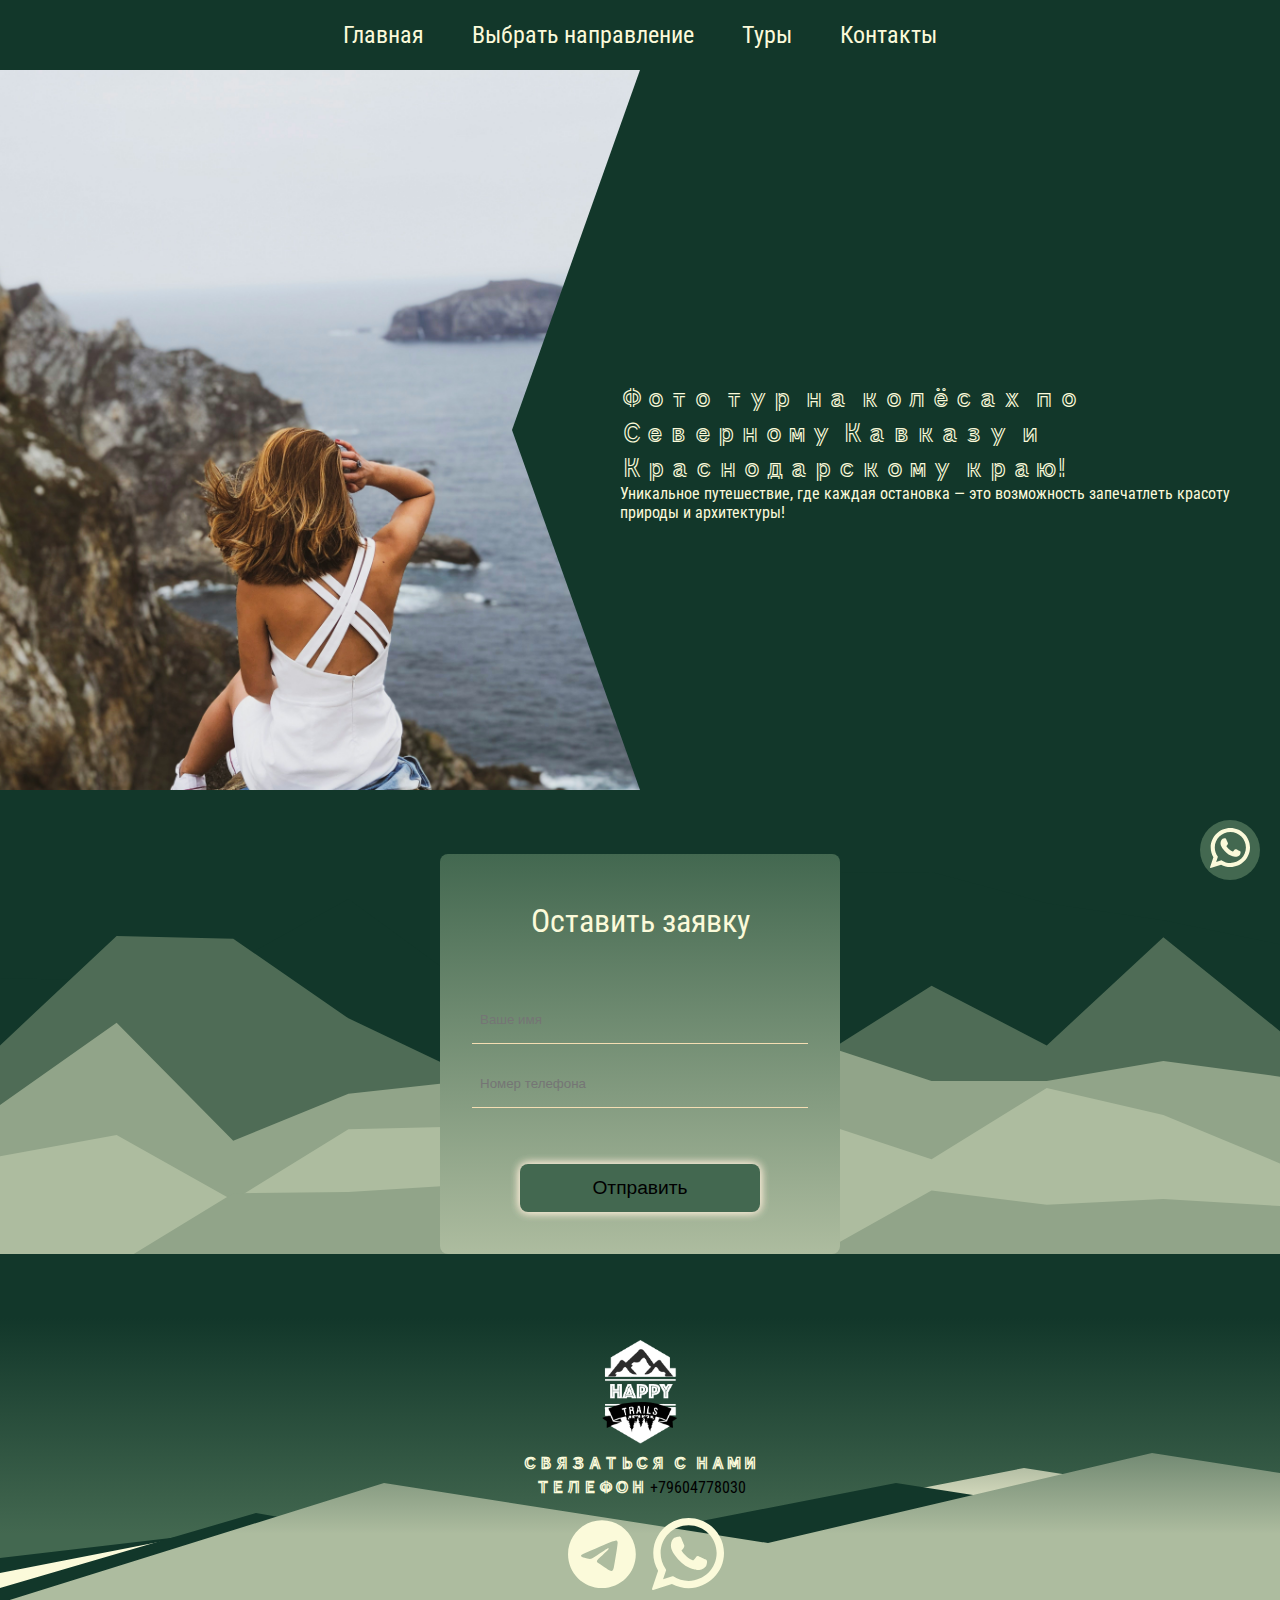
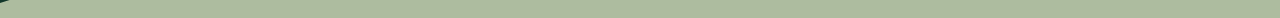
==== travel_discription.html @ 4965de7b "Created second page with discription tour" ====
<!DOCTYPE html>
<html lang="en">
<head>
    <meta charset="UTF-8">
    <meta http-equiv="X-UA-Compatible" content="IE=edge">
    <meta name="viewport" content="width=device-width, initial-scale=1.0">
    <link rel="stylesheet" href="css/style.css">
    <title>Тур</title>
</head>
<body>
    <header id="travel-description">
        <nav class="navbar">
            <ul class="nav-menu">
              <li class="nav-item">
                <a href="index.html" class="nav-link">Главная</a>
              </li>
              <li class="nav-item">
                <a href="#" class="nav-link">Выбрать направление</a>
              </li>
              <li class="nav-item">
                <a href="#" class="nav-link">Туры</a>
              </li>
              <li class="nav-item">
                <a href="#" class="nav-link">Контакты</a>
              </li>
            </ul>
            <div class="hamburger">
              <span class="bar"></span>
              <span class="bar"></span>
              <span class="bar"></span>
            </div>
          </nav>
          <div id="travel-discription-main">
            <div class="banner-travel-discription">
              <img id="img-discription" src="photo/sara-riano-fEQ0hh4gBXw-unsplash.jpg" alt="">
            </div>
            <div class="travel-discription-main-title">
                <h1 id="txt-title-travel">Фото тур на колёсах по Северному Кавказу и Краснодарскому краю!</h1>
                <p id="txt-discription-travel">Уникальное путешествие, где каждая остановка — это возможность запечатлеть красоту природы и архитектуры! </p>
            </div>
          </div>
    </header>
    <section id="form-send">
      <div class="container">
        <form class="form" action="">
          <p class="title">Оставить заявку</p>
          <input placeholder="Ваше имя" class="username input" type="text" />
          <input placeholder="Номер телефона" class="password input" type="password" />
          <button class="btn" type="submit">Отправить</button>
        </form>
      </div>
    
    </section>
    <section id="footer-part">
        <footer class="mountain-footer">
          <div class="footer-text">
              <img src="photo/logoLight1.png" alt="logo" >
              <p class="txt-main-style">Связаться с нами</p>
              <p><span class="txt-main-style">ТЕЛЕФОН</span> +79604778030</p>
              <section class="social-media">
                <img src="photo/telegram-svgrepo-com.svg" alt="">
                <img src="photo/whatsapp-svgrepo-com.svg" alt="">
              </section>
          </div>
          <div class="mountain-layer layer1"></div>
          <div class="mountain-layer layer2"></div>
          <div class="mountain-layer layer3"></div>
          <div class="mountain-layer layer4"></div>
        </footer>
        </section>
        <div class="wattsApp-btn">
            <a href="https://wa.me/79676720707?text=Здравствуйте,%20могу%20ли%20я%20узнать%20подробнее?" target="_blank" >
              <img src="photo/whatsapp-svgrepo-com.svg" alt="wattsapp">
          </a>
          </div>
          <a href="#" class="back-to-top" id="BackTotop">&uarr;</a>
</body>
    <script src="index.js" defer></script>
</html>
---- css/style.css ----
@charset "UTF-8";
@import url("https://fonts.googleapis.com/css2?family=Rubik+Distressed&family=Train+One&display=swap");
@import url("https://fonts.googleapis.com/css2?family=Roboto+Condensed:ital,wght@0,100..900;1,100..900&family=Rubik+Distressed&family=Train+One&display=swap");
.txt-main-style {
  font-family: "Train One", system-ui;
  font-weight: 400;
  font-style: normal;
  color: #FBFADA;
  font-weight: bolder;
  text-transform: uppercase;
}

.btn {
  height: 3rem;
  width: 15rem;
  margin-top: 3rem;
  background-color: #436850;
  border-radius: 0.5rem;
  border: none;
  font-size: 1.2rem;
  -webkit-transition: all 400ms;
  transition: all 400ms;
  cursor: pointer;
  -webkit-box-shadow: 0 0 10px antiquewhite, 0 0 10px antiquewhite;
          box-shadow: 0 0 10px antiquewhite, 0 0 10px antiquewhite;
}

.btn:hover {
  background-color: antiquewhite;
  -webkit-box-shadow: none;
          box-shadow: none;
}

.surfacing {
  -webkit-transform: translateX(50px);
      -ms-transform: translateX(50px);
          transform: translateX(50px);
  -webkit-transition: all 0.5s ease;
  transition: all 0.5s ease;
}

.surfacing.show {
  opacity: 1;
  -webkit-transform: translateY(0);
      -ms-transform: translateY(0);
          transform: translateY(0);
}

.back-to-top {
  display: none;
  z-index: 10;
  position: fixed;
  bottom: 20px;
  left: 20px;
  width: 50px;
  height: 50px;
  background-color: #ADBC9F;
  color: white;
  border-radius: 50%;
  -webkit-box-align: center;
      -ms-flex-align: center;
          align-items: center;
  -webkit-box-pack: center;
      -ms-flex-pack: center;
          justify-content: center;
  text-align: center;
  font-size: 38px;
  text-decoration: none;
  opacity: 0.7;
  -webkit-transition: opacity 0.3s ease;
  transition: opacity 0.3s ease;
}

.back-to-top:hover {
  opacity: 1;
  -webkit-box-shadow: 0px 5px 31px 13px rgba(239, 241, 243, 0.2);
          box-shadow: 0px 5px 31px 13px rgba(239, 241, 243, 0.2);
}

#travel-description {
  /* Левая часть с изображением */
}
#travel-description #travel-discription-main {
  position: relative;
  width: 100%;
  height: 80vh;
  overflow: hidden;
}
#travel-description .banner-travel-discription {
  position: absolute;
  top: 0;
  left: 0;
  width: 50%;
  height: 100%;
  overflow: hidden;
}
#travel-description .banner-travel-discription img {
  width: 100%;
  height: 100%;
  -o-object-fit: cover;
     object-fit: cover;
}
#travel-description .banner-travel-discription::after {
  content: "";
  position: absolute;
  top: 0;
  right: 0;
  width: 100%;
  height: 100%;
  background-color: #12372A;
  -webkit-clip-path: polygon(100% 100%, 100% 0%, 80% 50%);
          clip-path: polygon(100% 100%, 100% 0%, 80% 50%);
  z-index: 1; /* поверх картинки */
}
#travel-description .travel-discription-main-title {
  position: absolute;
  top: 0;
  right: 0;
  width: 50%;
  height: 100%;
  display: -webkit-box;
  display: -ms-flexbox;
  display: flex;
  -webkit-box-orient: vertical;
  -webkit-box-direction: normal;
      -ms-flex-direction: column;
          flex-direction: column;
  -webkit-box-pack: center;
      -ms-flex-pack: center;
          justify-content: center;
  -webkit-box-align: center;
      -ms-flex-align: center;
          align-items: center;
  padding: 20px;
  z-index: 2;
  color: #FBFADA;
}
#travel-description .travel-discription-main-title h1 {
  font-family: "Train One", system-ui;
  font-weight: 400;
  font-style: normal;
  font-size: 24px;
  margin: 0;
}
#travel-description .travel-discription-main-title p {
  font-size: 16px;
  margin: 0;
}

* {
  margin: 0;
  padding: 0;
  scroll-behavior: smooth;
}

body {
  background-color: #12372A;
  font-family: "Roboto Condensed", sans-serif;
  font-optical-sizing: auto;
  font-style: normal;
}

#main_part {
  background-image: url("../photo/landscape-lake-surrounded-by-mountains.jpg"), -webkit-gradient(linear, left top, left bottom, color-stop(20%, rgba(255, 255, 255, 0)), to(rgb(18, 55, 42)));
  background-image: url("../photo/landscape-lake-surrounded-by-mountains.jpg"), linear-gradient(to bottom, rgba(255, 255, 255, 0) 20%, rgb(18, 55, 42) 100%);
  background-size: cover;
  background-position: center;
  background-repeat: no-repeat;
  height: 100vh;
  position: relative;
  display: -webkit-box;
  display: -ms-flexbox;
  display: flex;
  -webkit-box-pack: center;
      -ms-flex-pack: center;
          justify-content: center;
  -webkit-box-align: center;
      -ms-flex-align: center;
          align-items: center;
}
#main_part .logo_main img {
  z-index: 2;
  background: transparent;
  position: relative;
  top: -10vh;
  width: 70vh;
}

#main_part::after {
  content: "";
  position: absolute;
  left: 0;
  right: 0;
  height: 40vh;
  pointer-events: none;
  z-index: 3;
  bottom: 0;
  background: -webkit-gradient(linear, left top, left bottom, color-stop(40%, rgba(255, 255, 255, 0)), to(rgb(18, 55, 42)));
  background: linear-gradient(to bottom, rgba(255, 255, 255, 0) 40%, rgb(18, 55, 42) 100%);
}

#main_part::before {
  content: "";
  position: absolute;
  left: 0;
  right: 0;
  height: 40vh;
  pointer-events: none;
  z-index: 3;
  top: 0;
  background: -webkit-gradient(linear, left bottom, left top, color-stop(40%, rgba(255, 255, 255, 0)), to(rgb(18, 55, 42)));
  background: linear-gradient(to top, rgba(255, 255, 255, 0) 40%, rgb(18, 55, 42) 100%);
}

li {
  list-style: none;
  list-style-type: none;
}
li a {
  color: #FBFADA;
  text-decoration: none;
  font-size: 1.5rem;
}

.navbar {
  height: 70px;
  width: 100%;
  display: -webkit-box;
  display: -ms-flexbox;
  display: flex;
  -webkit-box-align: center;
      -ms-flex-align: center;
          align-items: center;
  -webkit-box-pack: center;
      -ms-flex-pack: center;
          justify-content: center;
}

.nav-menu {
  display: -webkit-box;
  display: -ms-flexbox;
  display: flex;
  -webkit-box-align: center;
      -ms-flex-align: center;
          align-items: center;
}

.nav-branding {
  font-size: 2rem;
}

.nav-link {
  -webkit-transition: 0.5s ease;
  transition: 0.5s ease;
}

.nav-link:hover {
  color: #ADBC9F;
}

.hamburger {
  display: none;
  cursor: pointer;
}

.bar {
  width: 25px;
  height: 3px;
  margin: 5px auto;
  -webkit-transition: all 0.3s ease-in-out;
  transition: all 0.3s ease-in-out;
  background: white;
}

.nav-item {
  padding: 0 1.5rem;
}

.carrousel-travel-container {
  margin-top: 5vh;
  position: relative;
  overflow: hidden;
  width: 100%;
}
.carrousel-travel-container h1 {
  color: #FBFADA;
  text-align: center;
  font-family: "Train One", system-ui;
  font-weight: 400;
  font-style: normal;
}
.carrousel-travel-container .carrousel-travel {
  display: -webkit-box;
  display: -ms-flexbox;
  display: flex;
  -webkit-transition: -webkit-transform 0.5s ease;
  transition: -webkit-transform 0.5s ease;
  transition: transform 0.5s ease;
  transition: transform 0.5s ease, -webkit-transform 0.5s ease;
  margin: 5vh;
}
.carrousel-travel-container .carrousel-travel .card {
  min-width: 33.33%;
  max-width: 100px;
  margin: 10px;
  border-radius: 0.5rem;
  background-color: #ADBC9F;
  -webkit-box-shadow: 0 1px 2px 0 rgba(0, 0, 0, 0.05);
          box-shadow: 0 1px 2px 0 rgba(0, 0, 0, 0.05);
  border: 1px solid transparent;
}
.carrousel-travel-container .carrousel-travel .card a {
  text-decoration: none;
}
.carrousel-travel-container .carrousel-travel .content {
  padding: 1.1rem;
}
.carrousel-travel-container .carrousel-travel .image {
  height: 250px;
}
.carrousel-travel-container .carrousel-travel .image img {
  -o-object-fit: cover;
     object-fit: cover;
  height: 100%;
  width: 100%;
}
.carrousel-travel-container .carrousel-travel .title {
  color: #111827;
  font-size: 1.125rem;
  line-height: 1.75rem;
  font-weight: 600;
}
.carrousel-travel-container .carrousel-travel .desc {
  margin-top: 0.5rem;
  color: #6B7280;
  font-size: 0.875rem;
  line-height: 1.25rem;
}
.carrousel-travel-container .carrousel-travel .action {
  display: -webkit-inline-box;
  display: -ms-inline-flexbox;
  display: inline-flex;
  margin-top: 1rem;
  color: #ffffff;
  font-size: 0.875rem;
  line-height: 1.25rem;
  font-weight: 500;
  -webkit-box-align: center;
      -ms-flex-align: center;
          align-items: center;
  gap: 0.25rem;
  background-color: #436850;
  padding: 4px 8px;
  border-radius: 4px;
}
.carrousel-travel-container .carrousel-travel .action span {
  -webkit-transition: 0.3s ease;
  transition: 0.3s ease;
}
.carrousel-travel-container .carrousel-travel .action:hover span {
  -webkit-transform: translateX(4px);
      -ms-transform: translateX(4px);
          transform: translateX(4px);
}
.carrousel-travel-container #prev-button,
.carrousel-travel-container #next-button {
  position: absolute;
  top: 40%;
  -webkit-transform: translateY(-50%);
      -ms-transform: translateY(-50%);
          transform: translateY(-50%);
  background-color: #436850;
  color: white;
  border: none;
  padding: 10px 20px;
  cursor: pointer;
  border-radius: 5px;
}
.carrousel-travel-container #prev-button {
  left: 10px;
  z-index: 7;
}
.carrousel-travel-container #next-button {
  right: 10px;
}

#about-car {
  background-image: url("../photo/map.png");
  background-size: contain;
  background-position: center;
  background-repeat: no-repeat;
  height: 100%;
  max-width: 100%;
}
#about-car .title-car {
  text-align: center;
}
#about-car .container-about-car {
  display: -webkit-box;
  display: -ms-flexbox;
  display: flex;
  -ms-flex-pack: distribute;
      justify-content: space-around;
  -ms-flex-wrap: wrap;
      flex-wrap: wrap;
  -webkit-box-align: center;
      -ms-flex-align: center;
          align-items: center;
}
#about-car .container-about-car .txt-area-about-car {
  width: 40%;
  color: #FBFADA;
  opacity: 0.9;
  border-radius: 30px;
  font-size: 1.5rem;
}
#about-car .container-about-car .txt-area-about-car p {
  margin-bottom: 5%;
}
#about-car .container-about-car .txt-area-about-car .about-car-advantages {
  display: -webkit-box;
  display: -ms-flexbox;
  display: flex;
  text-align: center;
  margin-bottom: 5%;
}
#about-car .container-about-car .txt-area-about-car .about-car-advantages img {
  width: 15%;
}
#about-car .container-about-car .txt-area-about-car .about-car-advantages label {
  margin-right: 2%;
}
#about-car .container-about-car img {
  width: 40vw;
}

#form-send {
  background-image: url("../photo/layered-peaks-haikei (3).svg");
  background-size: cover;
  background-position: center;
  background-repeat: no-repeat;
  height: 100%;
  display: -webkit-box;
  display: -ms-flexbox;
  display: flex;
  margin-top: 5%;
  margin-bottom: 5%;
  -webkit-box-pack: center;
      -ms-flex-pack: center;
          justify-content: center;
}
#form-send .container {
  margin: 0 auto;
  display: -webkit-box;
  display: -ms-flexbox;
  display: flex;
  -webkit-box-pack: center;
      -ms-flex-pack: center;
          justify-content: center;
  -webkit-box-align: center;
      -ms-flex-align: center;
          align-items: center;
}
#form-send .form {
  width: 400px;
  height: 400px;
  background-image: -webkit-gradient(linear, left top, left bottom, from(#436850), to(#ADBC9F));
  background-image: linear-gradient(to bottom, #436850, #ADBC9F);
  display: -webkit-box;
  display: -ms-flexbox;
  display: flex;
  -webkit-box-align: center;
      -ms-flex-align: center;
          align-items: center;
  -webkit-box-orient: vertical;
  -webkit-box-direction: normal;
      -ms-flex-direction: column;
          flex-direction: column;
  border-radius: 0.5rem;
}
#form-send .title {
  color: #FBFADA;
  margin: 3rem 0;
  font-size: 2rem;
}
#form-send .input {
  margin: 0.5rem 0;
  padding: 1rem 0.5rem;
  width: 20rem;
  background-color: inherit;
  color: #FBFADA;
  border: none;
  outline: none;
  border-bottom: 1px solid wheat;
  -webkit-transition: all 400ms;
  transition: all 400ms;
}
#form-send .input:hover {
  background-color: #436850;
  border: none;
  border-radius: 0.5rem;
}

#about-us {
  height: 100%;
  display: -webkit-box;
  display: -ms-flexbox;
  display: flex;
  -webkit-box-pack: center;
      -ms-flex-pack: center;
          justify-content: center;
  -webkit-box-align: center;
      -ms-flex-align: center;
          align-items: center;
  margin-top: 5vh;
}
#about-us .info-text-about-us {
  gap: 30px;
  display: -webkit-box;
  display: -ms-flexbox;
  display: flex;
  -ms-flex-wrap: wrap;
      flex-wrap: wrap;
  -webkit-box-pack: center;
      -ms-flex-pack: center;
          justify-content: center;
}
#about-us .info-text-about-us .card {
  max-width: 40vh;
}
#about-us .info-text-about-us .photo-about-us {
  -o-object-fit: cover;
     object-fit: cover;
  max-width: 300px;
  border-radius: 20px;
}
#about-us .info-text-about-us .text-about-us {
  color: #FBFADA;
  font-size: 1.3rem;
  z-index: 6;
  opacity: 0.9;
}

#footer-part {
  height: 100%;
  /* Текст поверх гор */
  /* Горные слои */
}
#footer-part .mountain-footer {
  position: relative;
  height: 300px;
  width: 100%;
  background-color: #436850;
  overflow: hidden;
}
#footer-part .mountain-footer::before {
  content: "";
  position: absolute;
  left: 0;
  right: 0;
  height: 40vh;
  pointer-events: none;
  z-index: 3;
  top: 0;
  background: -webkit-gradient(linear, left bottom, left top, color-stop(40%, rgba(255, 255, 255, 0)), to(rgb(18, 55, 42)));
  background: linear-gradient(to top, rgba(255, 255, 255, 0) 40%, rgb(18, 55, 42) 100%);
}
#footer-part .footer-text {
  position: absolute;
  top: 20px;
  left: 50%;
  -webkit-transform: translateX(-50%);
      -ms-transform: translateX(-50%);
          transform: translateX(-50%);
  text-align: center;
  z-index: 10;
}
#footer-part .footer-text img {
  height: 12vh;
}
#footer-part .footer-text .social-media {
  margin-top: 20px;
}
#footer-part .footer-text .social-media img {
  margin-left: 10px;
  height: 8vh;
}
#footer-part .footer-text h1 {
  font-size: 24px;
  font-weight: bold;
}
#footer-part .footer-text p {
  font-size: 16px;
}
#footer-part .mountain-layer {
  position: absolute;
  bottom: 0;
  width: 200%;
  height: 100%;
  background-repeat: no-repeat;
  background-size: contain;
}
#footer-part .layer1 {
  background-color: #12372A;
  -webkit-clip-path: polygon(0 80%, 10% 70%, 20% 85%, 35% 60%, 50% 85%, 65% 55%, 80% 80%, 100% 60%, 100% 100%, 0 100%);
          clip-path: polygon(0 80%, 10% 70%, 20% 85%, 35% 60%, 50% 85%, 65% 55%, 80% 80%, 100% 60%, 100% 100%, 0 100%);
}
#footer-part .layer2 {
  background-color: #FBFADA;
  -webkit-clip-path: polygon(0 85%, 15% 60%, 25% 75%, 40% 50%, 55% 70%, 70% 45%, 85% 75%, 100% 55%, 100% 100%, 0 100%);
          clip-path: polygon(0 85%, 15% 60%, 25% 75%, 40% 50%, 55% 70%, 70% 45%, 85% 75%, 100% 55%, 100% 100%, 0 100%);
}
#footer-part .layer3 {
  background-color: #12372A;
  -webkit-clip-path: polygon(0 90%, 10% 65%, 20% 80%, 35% 55%, 50% 75%, 65% 50%, 80% 70%, 100% 60%, 100% 100%, 0 100%);
          clip-path: polygon(0 90%, 10% 65%, 20% 80%, 35% 55%, 50% 75%, 65% 50%, 80% 70%, 100% 60%, 100% 100%, 0 100%);
}
#footer-part .layer4 {
  background-color: #ADBC9F;
  -webkit-clip-path: polygon(0 95%, 15% 55%, 30% 75%, 45% 45%, 60% 65%, 75% 40%, 90% 70%, 100% 55%, 100% 100%, 0 100%);
          clip-path: polygon(0 95%, 15% 55%, 30% 75%, 45% 45%, 60% 65%, 75% 40%, 90% 70%, 100% 55%, 100% 100%, 0 100%);
}

.wattsApp-btn {
  display: -webkit-box;
  display: -ms-flexbox;
  display: flex;
  -webkit-box-align: center;
      -ms-flex-align: center;
          align-items: center;
  width: 60px;
  height: 60px;
  border-radius: 50%;
  text-decoration: none;
  position: fixed;
  bottom: 20px;
  right: 20px;
  background-color: #436850;
  z-index: 100;
  -webkit-transition: -webkit-transform 0.3s ease;
  transition: -webkit-transform 0.3s ease;
  transition: transform 0.3s ease;
  transition: transform 0.3s ease, -webkit-transform 0.3s ease;
}
.wattsApp-btn a {
  margin-left: 10px;
}
.wattsApp-btn img {
  width: 40px;
  -o-object-fit: contain;
     object-fit: contain;
}

.wattsApp-btn::after {
  content: "Написать нам...";
  position: absolute;
  bottom: 70px;
  right: 2px;
  padding: 5px 10px;
  background-color: #436850;
  color: #FBFADA;
  border-radius: 10px;
  font-size: 12px;
  display: none;
  opacity: 0.7;
  -webkit-transition: opacity 0.3s ease;
  transition: opacity 0.3s ease;
  white-space: nowrap;
}

.wattsApp-btn:hover::after {
  display: inline;
}

.wattsApp-btn:hover {
  -webkit-transform: scale(1.1);
      -ms-transform: scale(1.1);
          transform: scale(1.1);
  -webkit-box-shadow: 0px 5px 31px 13px rgba(239, 241, 243, 0.2);
          box-shadow: 0px 5px 31px 13px rgba(239, 241, 243, 0.2);
}

@media (max-width: 760px) {
  #main_part .logo_main img {
    max-width: 400px;
  }
  .navbar {
    -webkit-box-pack: end;
        -ms-flex-pack: end;
            justify-content: flex-end;
  }
  .bar {
    display: block;
  }
  .hamburger {
    display: block;
    margin-right: 30px;
  }
  .hamburger.active .bar:nth-child(2) {
    opacity: 0;
  }
  .hamburger.active .bar:nth-child(1) {
    -webkit-transform: rotate(45deg) translateY(11.5px);
        -ms-transform: rotate(45deg) translateY(11.5px);
            transform: rotate(45deg) translateY(11.5px);
  }
  .hamburger.active .bar:nth-child(3) {
    -webkit-transform: rotate(-45deg) translateY(-11.5px);
        -ms-transform: rotate(-45deg) translateY(-11.5px);
            transform: rotate(-45deg) translateY(-11.5px);
  }
  .nav-menu {
    position: fixed;
    right: -100%;
    top: 70px;
    -webkit-box-orient: vertical;
    -webkit-box-direction: normal;
        -ms-flex-direction: column;
            flex-direction: column;
    width: 100%;
    text-align: center;
    background: #12372A;
    opacity: 0.9;
    -webkit-transition: 0.3s;
    transition: 0.3s;
  }
  .nav-item {
    padding: 1.5rem 0;
  }
  .nav-menu.active {
    right: 0;
    z-index: 5;
  }
  .carrousel-travel-container {
    margin-top: 10vh;
  }
  .carrousel-travel-container .carrousel-travel .card {
    min-width: 100%;
  }
  #about-car {
    height: 100%;
    background-size: cover;
  }
  #about-car .container-about-car {
    display: block;
    width: 100vw;
  }
  #about-car .container-about-car .txt-area-about-car {
    width: 80%;
    font-size: 1rem;
    text-align: center;
    display: -webkit-box;
    display: -ms-flexbox;
    display: flex;
    -webkit-box-orient: vertical;
    -webkit-box-direction: normal;
        -ms-flex-direction: column;
            flex-direction: column;
    -webkit-box-align: center;
        -ms-flex-align: center;
            align-items: center;
    text-align: start;
  }
  #about-car .container-about-car .txt-area-about-car .about-car-advantages {
    -webkit-box-orient: vertical;
    -webkit-box-direction: normal;
        -ms-flex-direction: column;
            flex-direction: column;
    -webkit-box-align: center;
        -ms-flex-align: center;
            align-items: center;
  }
  #about-car .container-about-car .txt-area-about-car .about-car-advantages img {
    max-width: 250px;
  }
  #about-car .container-about-car img {
    width: 18rem;
  }
  #form-send {
    margin: 1%;
  }
  #form-send .container {
    width: 95%;
  }
  #form-send .form {
    width: 19rem;
  }
  #form-send .input {
    width: 15rem;
  }
  #form-send .btn {
    width: 15rem;
  }
  #about-us {
    height: 100%;
  }
  #about-us .info-text-about-us .card {
    max-width: 300px;
  }
  #about-us .info-text-about-us .text-about-us {
    font-size: 0.8rem;
  }
  #about-us .info-text-about-us .photo-about-us {
    max-width: 250px;
  }
  .wattsApp-btn {
    width: 50px;
    height: 50px;
  }
  .wattsApp-btn img {
    width: 30px;
  }
  .wattsApp-btn:after {
    display: inline;
    position: absolute;
    bottom: 53px;
    right: 2px;
    font-size: 7px;
  }
  .back-to-top {
    width: 40px;
    height: 40px;
    font-size: 28px;
  }
  #travel-description .banner-travel-discription {
    width: 100%;
    -webkit-filter: brightness(70%);
            filter: brightness(70%);
  }
  #travel-description .travel-discription-main-title {
    width: 90%;
  }
}
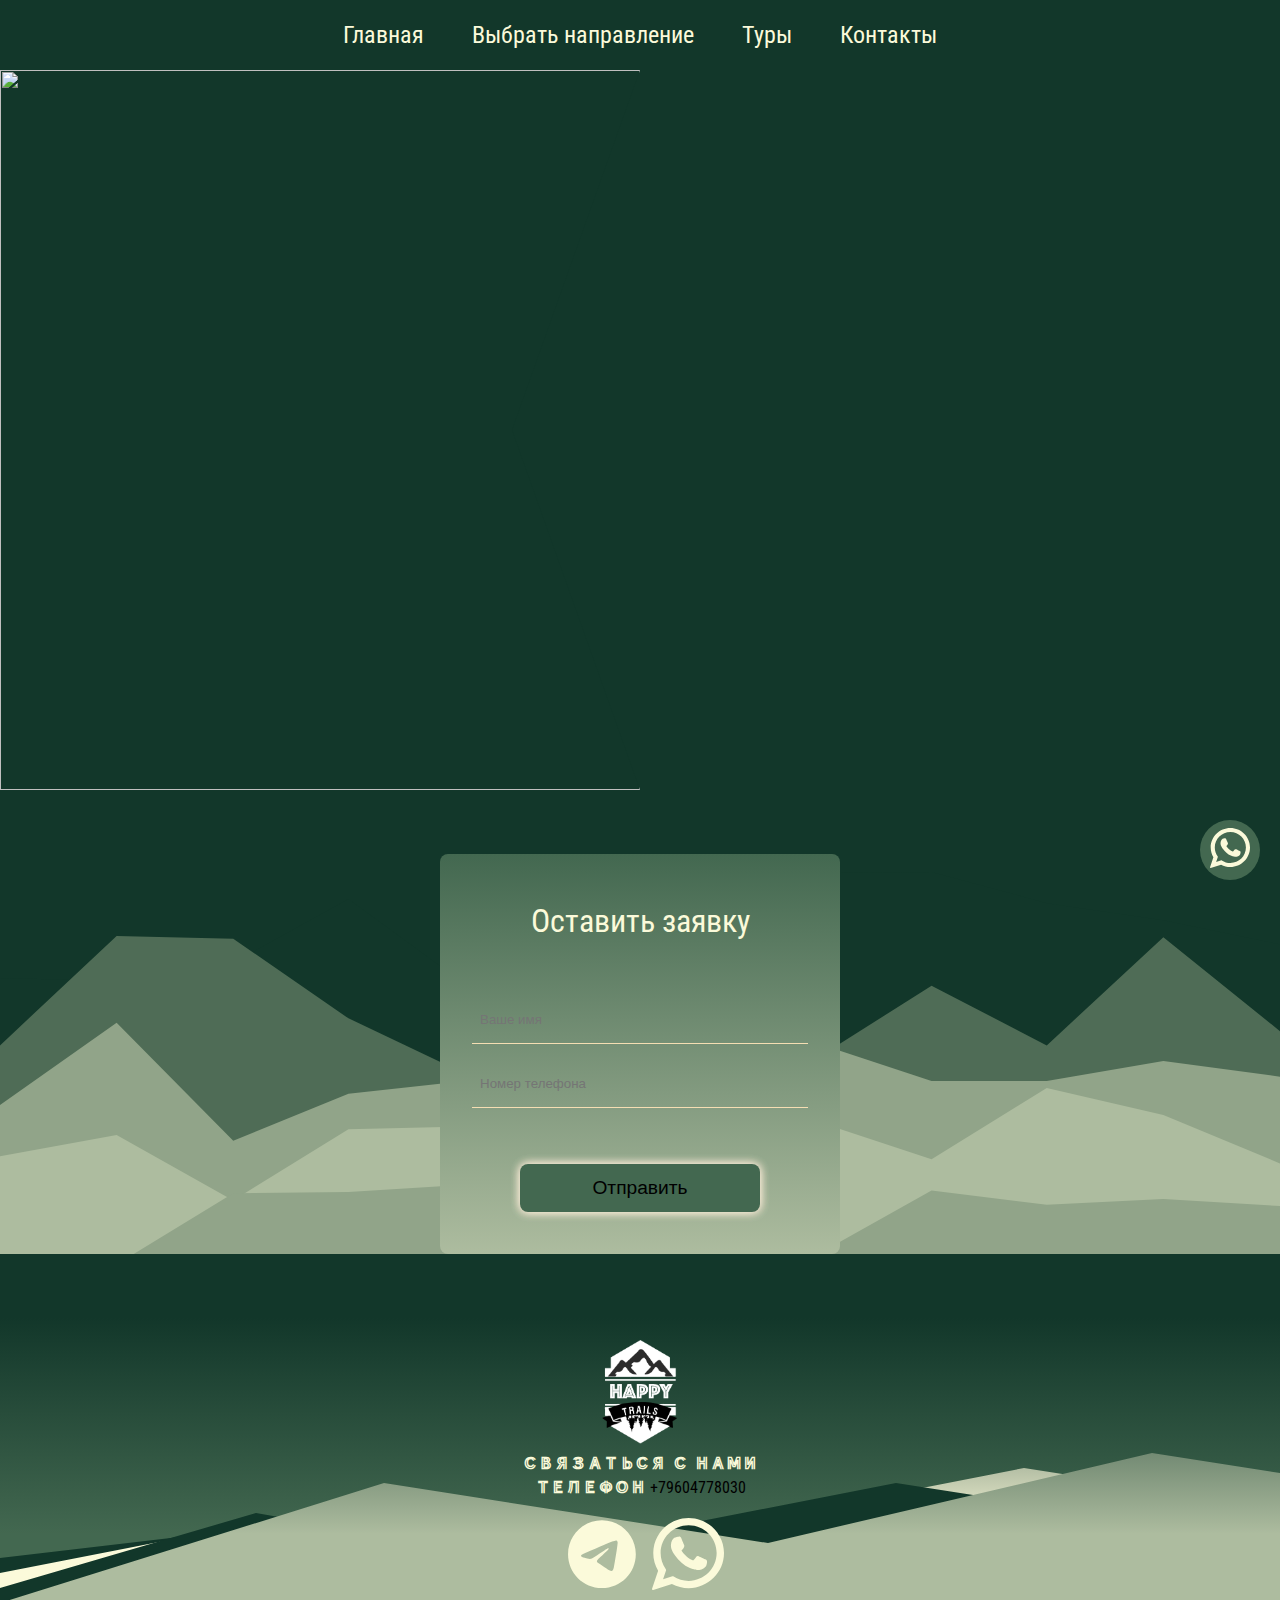
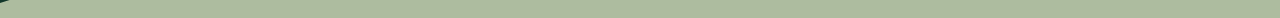
==== commit 8600f57f: "delete src in html about travels" ====
--- a/travel_discription.html
+++ b/travel_discription.html
@@ -32,11 +32,11 @@
           </nav>
           <div id="travel-discription-main">
             <div class="banner-travel-discription">
-              <img id="img-discription" src="photo/sara-riano-fEQ0hh4gBXw-unsplash.jpg" alt="">
+              <img id="img-discription" src="" alt="">
             </div>
             <div class="travel-discription-main-title">
-                <h1 id="txt-title-travel">Фото тур на колёсах по Северному Кавказу и Краснодарскому краю!</h1>
-                <p id="txt-discription-travel">Уникальное путешествие, где каждая остановка — это возможность запечатлеть красоту природы и архитектуры! </p>
+                <h1 id="txt-title-travel"></h1>
+                <p id="txt-discription-travel"></p>
             </div>
           </div>
     </header>
@@ -76,4 +76,5 @@
           <a href="#" class="back-to-top" id="BackTotop">&uarr;</a>
 </body>
     <script src="index.js" defer></script>
+    <script src="js/tourScript.js"></script>
 </html>--- a/css/style.css
+++ b/css/style.css
@@ -77,16 +77,15 @@
           box-shadow: 0px 5px 31px 13px rgba(239, 241, 243, 0.2);
 }
 
-#travel-description {
-  /* Левая часть с изображением */
-}
-#travel-description #travel-discription-main {
+#travel-discription-main {
   position: relative;
   width: 100%;
   height: 80vh;
   overflow: hidden;
 }
-#travel-description .banner-travel-discription {
+
+/* Левая часть с изображением */
+.banner-travel-discription {
   position: absolute;
   top: 0;
   left: 0;
@@ -94,13 +93,13 @@
   height: 100%;
   overflow: hidden;
 }
-#travel-description .banner-travel-discription img {
+.banner-travel-discription img {
   width: 100%;
   height: 100%;
   -o-object-fit: cover;
      object-fit: cover;
 }
-#travel-description .banner-travel-discription::after {
+.banner-travel-discription::after {
   content: "";
   position: absolute;
   top: 0;
@@ -112,7 +111,8 @@
           clip-path: polygon(100% 100%, 100% 0%, 80% 50%);
   z-index: 1; /* поверх картинки */
 }
-#travel-description .travel-discription-main-title {
+
+.travel-discription-main-title {
   position: absolute;
   top: 0;
   right: 0;
@@ -135,14 +135,14 @@
   z-index: 2;
   color: #FBFADA;
 }
-#travel-description .travel-discription-main-title h1 {
+.travel-discription-main-title h1 {
   font-family: "Train One", system-ui;
   font-weight: 400;
   font-style: normal;
   font-size: 24px;
   margin: 0;
 }
-#travel-description .travel-discription-main-title p {
+.travel-discription-main-title p {
   font-size: 16px;
   margin: 0;
 }
@@ -161,8 +161,8 @@
 }
 
 #main_part {
-  background-image: url("../photo/landscape-lake-surrounded-by-mountains.jpg"), -webkit-gradient(linear, left top, left bottom, color-stop(20%, rgba(255, 255, 255, 0)), to(rgb(18, 55, 42)));
-  background-image: url("../photo/landscape-lake-surrounded-by-mountains.jpg"), linear-gradient(to bottom, rgba(255, 255, 255, 0) 20%, rgb(18, 55, 42) 100%);
+  background-image: url("../photo/landscape-lake-surrounded-by-mountains.jpeg"), -webkit-gradient(linear, left top, left bottom, color-stop(20%, rgba(255, 255, 255, 0)), to(rgb(18, 55, 42)));
+  background-image: url("../photo/landscape-lake-surrounded-by-mountains.jpeg"), linear-gradient(to bottom, rgba(255, 255, 255, 0) 20%, rgb(18, 55, 42) 100%);
   background-size: cover;
   background-position: center;
   background-repeat: no-repeat;
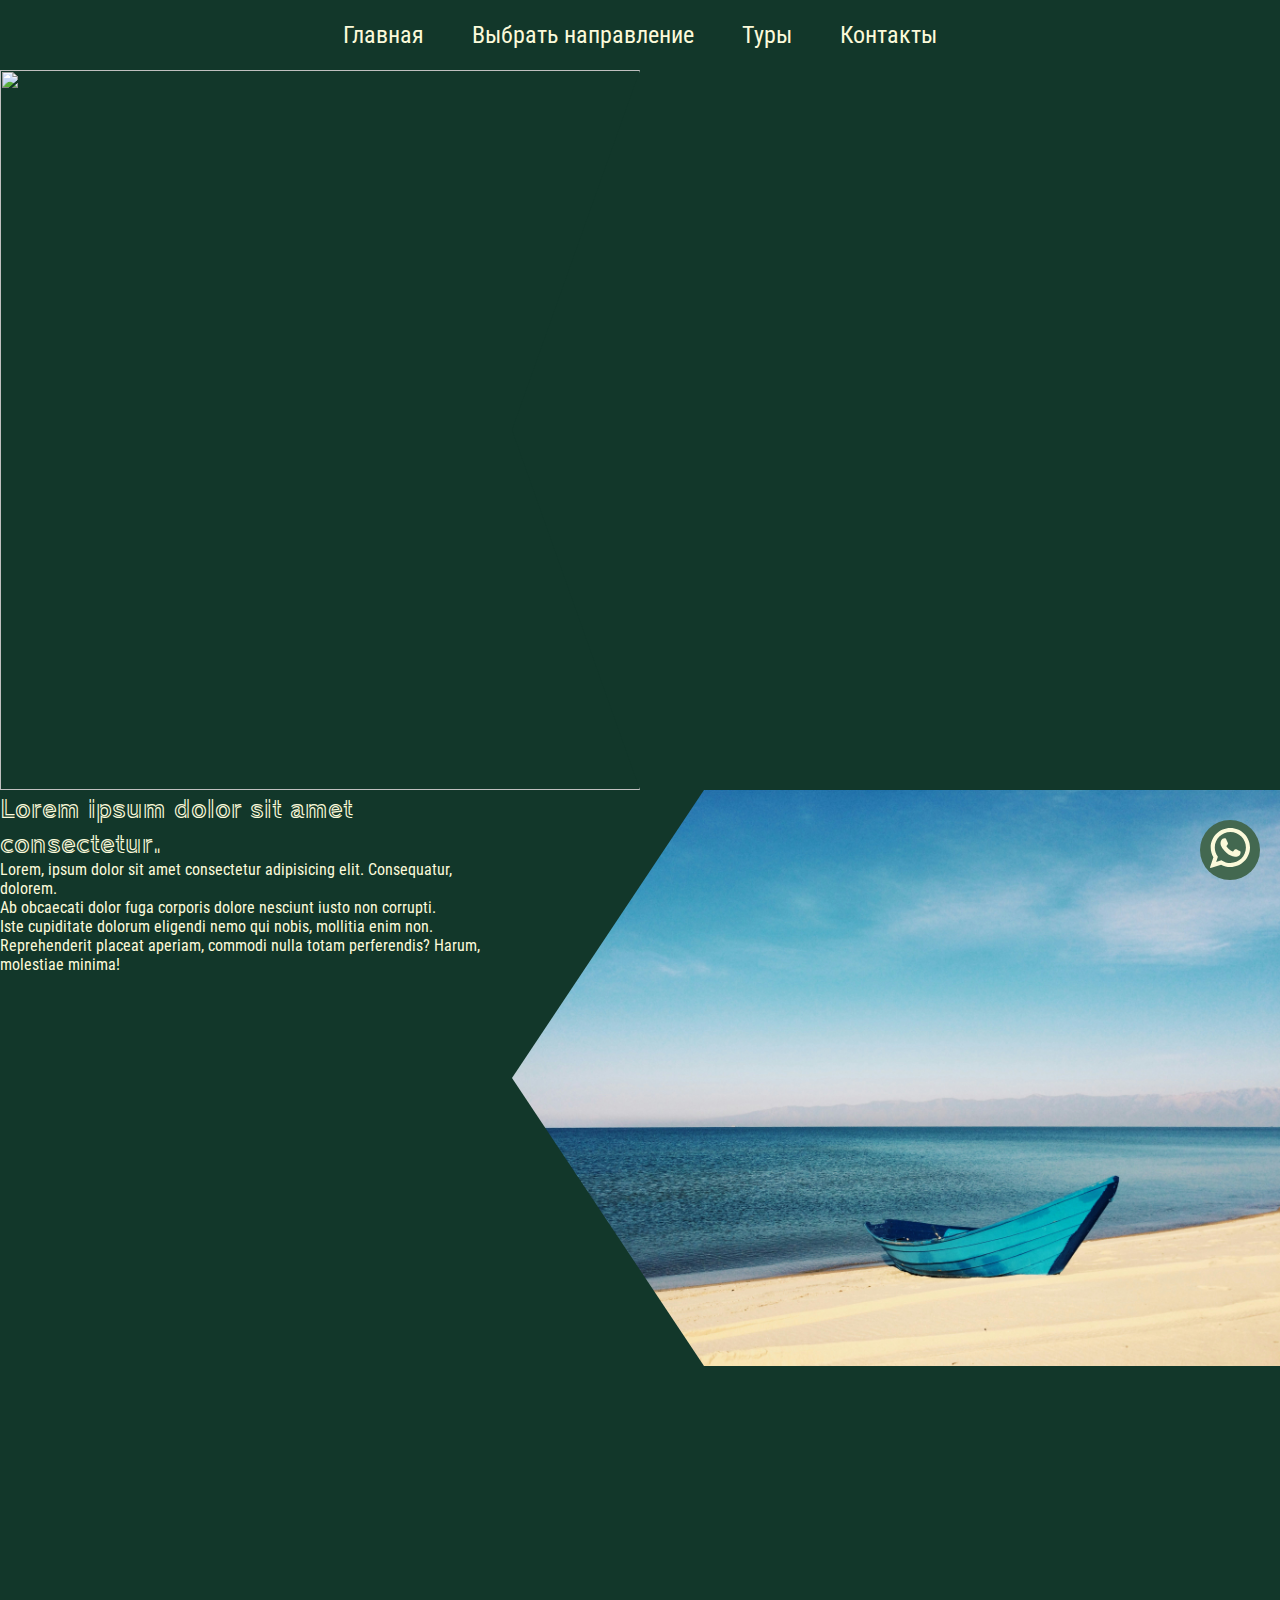
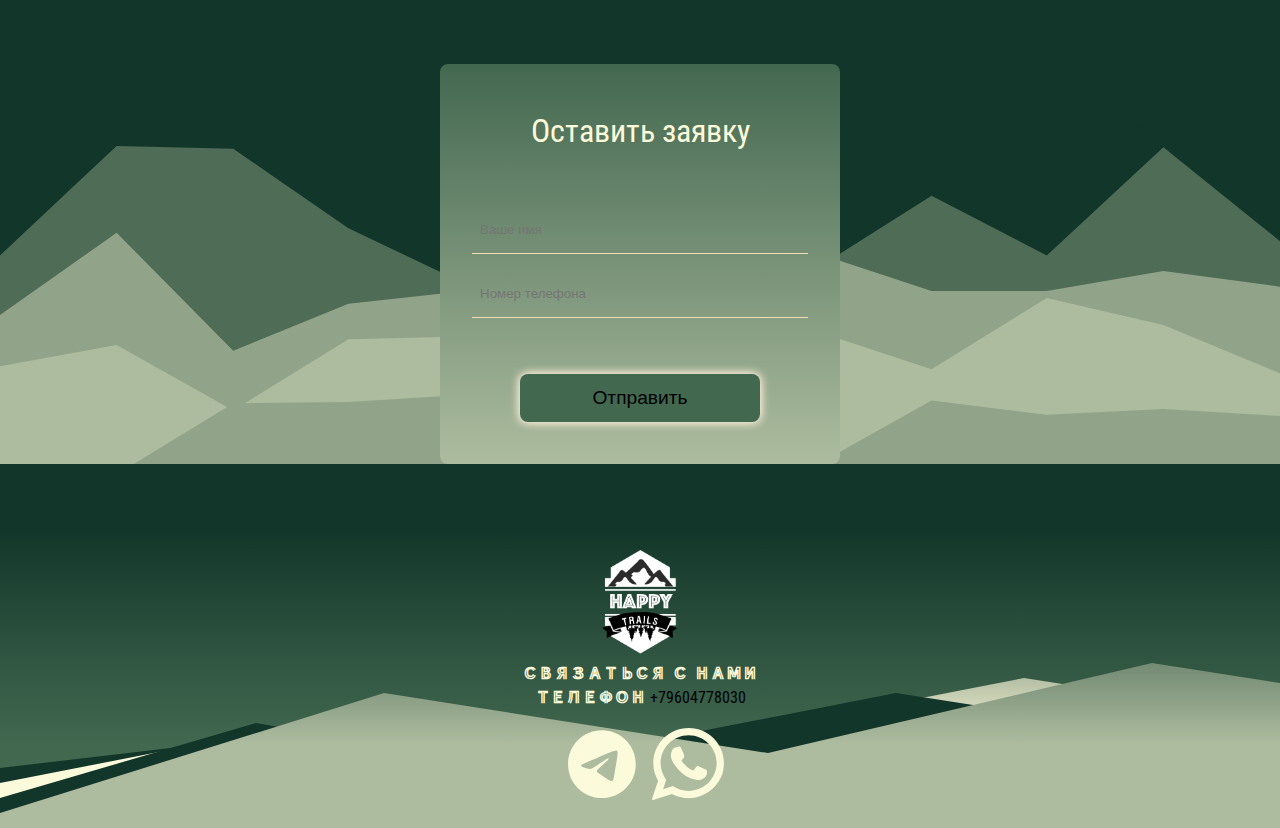
==== commit 269ba5e7: "Add new section on tehe second page" ====
--- a/travel_discription.html
+++ b/travel_discription.html
@@ -40,6 +40,20 @@
             </div>
           </div>
     </header>
+    <section id="about-travel-diraction">
+      <div class="txt-about-travel-diraction">
+        <h1>Lorem ipsum dolor sit amet consectetur.</h1>
+        <ul>
+          <li>Lorem, ipsum dolor sit amet consectetur adipisicing elit. Consequatur, dolorem.</li>
+          <li>Ab obcaecati dolor fuga corporis dolore nesciunt iusto non corrupti.</li>
+          <li>Iste cupiditate dolorum eligendi nemo qui nobis, mollitia enim non.</li>
+          <li>Reprehenderit placeat aperiam, commodi nulla totam perferendis? Harum, molestiae minima!</li>
+        </ul>
+      </div>
+      <div class="img-travel-diraction">
+        <img src="photo/travel-diraction.jpg" alt="">
+      </div>
+    </section>
     <section id="form-send">
       <div class="container">
         <form class="form" action="">
--- a/css/style.css
+++ b/css/style.css
@@ -145,6 +145,42 @@
 .travel-discription-main-title p {
   font-size: 16px;
   margin: 0;
+}
+
+#about-travel-diraction {
+  display: -webkit-box;
+  display: -ms-flexbox;
+  display: flex;
+  width: 100%;
+  height: 90vh;
+  overflow: hidden;
+}
+#about-travel-diraction .txt-about-travel-diraction {
+  width: 40%;
+  color: #FBFADA;
+}
+#about-travel-diraction .txt-about-travel-diraction h1 {
+  font-family: "Train One", system-ui;
+  font-weight: 400;
+  font-style: normal;
+  font-size: 24px;
+  margin: 0;
+}
+#about-travel-diraction .txt-about-travel-diraction p {
+  font-size: 16px;
+  margin: 0;
+}
+#about-travel-diraction .img-travel-diraction {
+  width: 60%;
+}
+#about-travel-diraction .img-travel-diraction img {
+  width: 100%;
+  -o-object-fit: cover;
+     object-fit: cover;
+  -webkit-clip-path: polygon(100% 0%, 100% 46%, 100% 100%, 25% 100%, 0% 50%, 25% 0%);
+          clip-path: polygon(100% 0%, 100% 46%, 100% 100%, 25% 100%, 0% 50%, 25% 0%);
+  -webkit-box-shadow: 0px 5px 31px 13px rgba(239, 241, 243, 0.2);
+          box-shadow: 0px 5px 31px 13px rgba(239, 241, 243, 0.2);
 }
 
 * {
@@ -830,4 +866,19 @@
   #travel-description .travel-discription-main-title {
     width: 90%;
   }
+  #about-travel-diraction {
+    -webkit-box-orient: vertical;
+    -webkit-box-direction: normal;
+        -ms-flex-direction: column;
+            flex-direction: column;
+    -webkit-box-align: center;
+        -ms-flex-align: center;
+            align-items: center;
+  }
+  #about-travel-diraction .txt-about-travel-diraction {
+    width: 90%;
+  }
+  #about-travel-diraction .img-travel-diraction {
+    width: 100%;
+  }
 }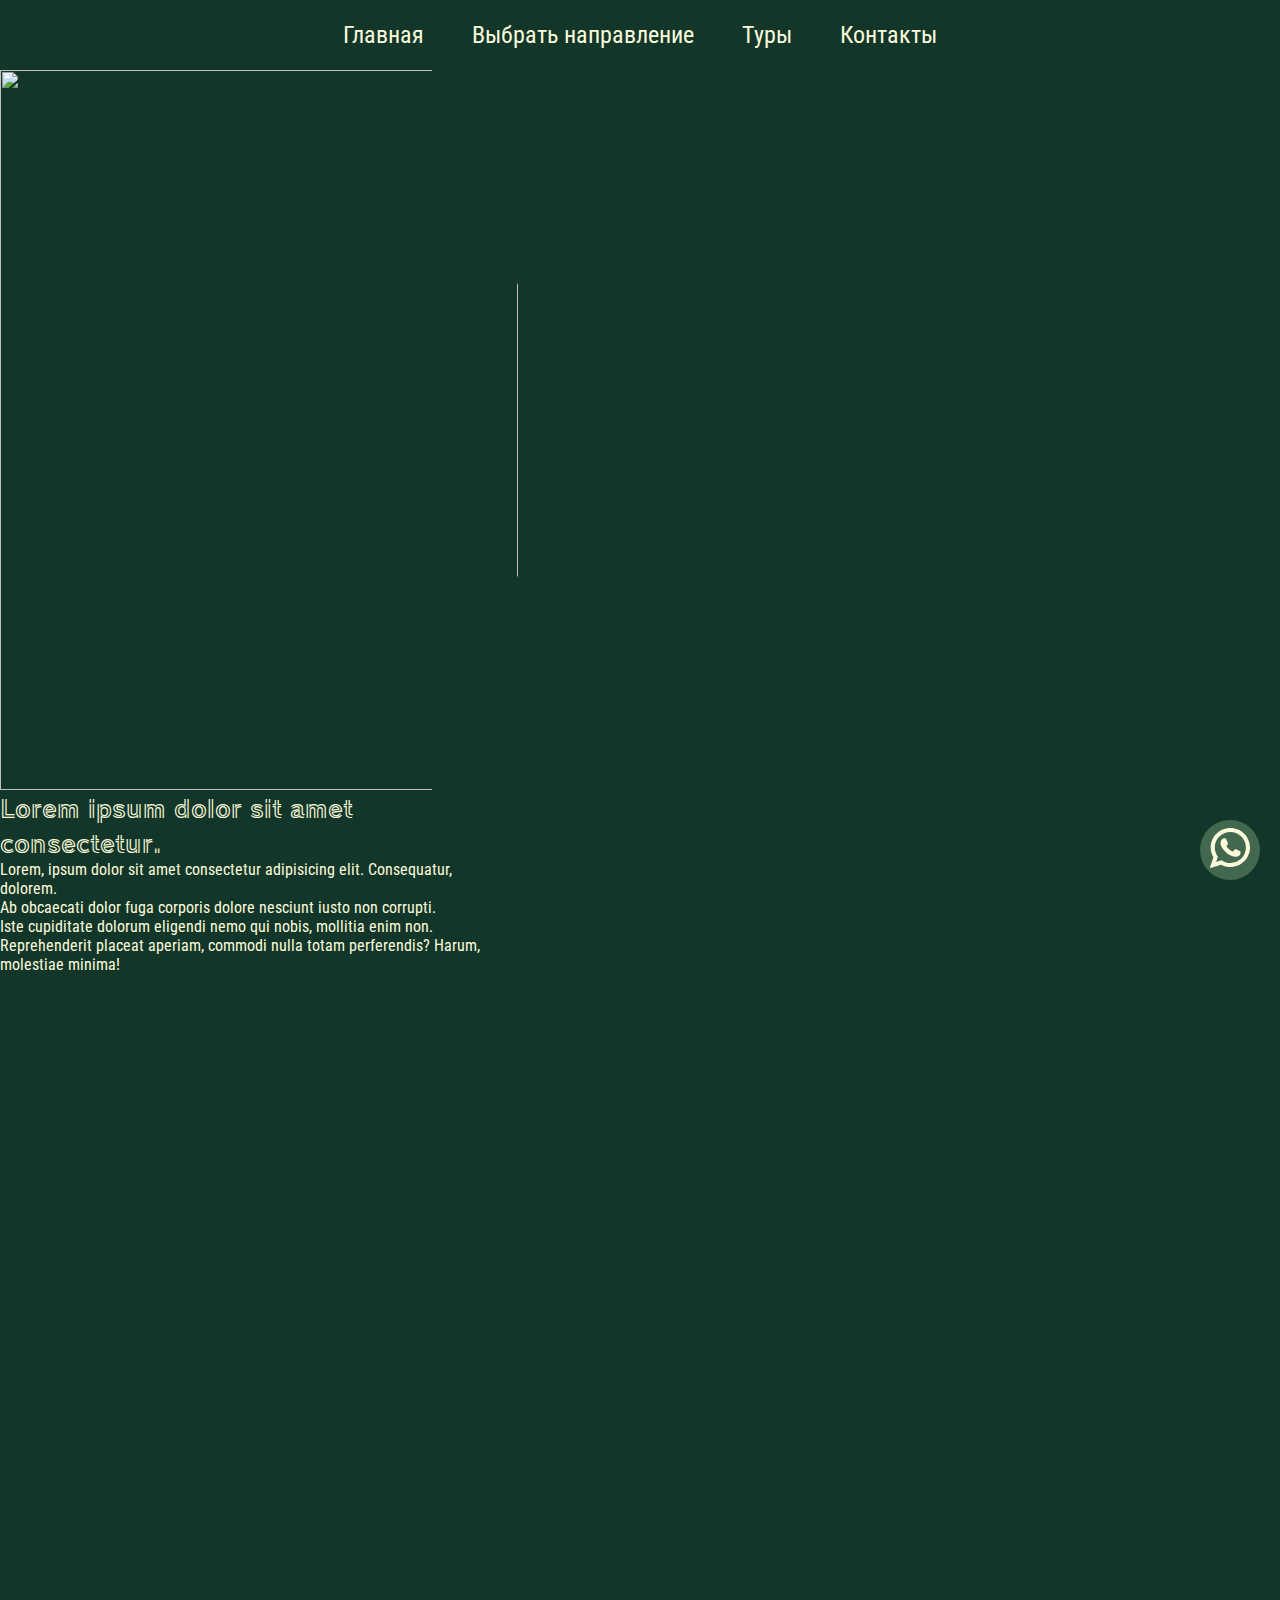
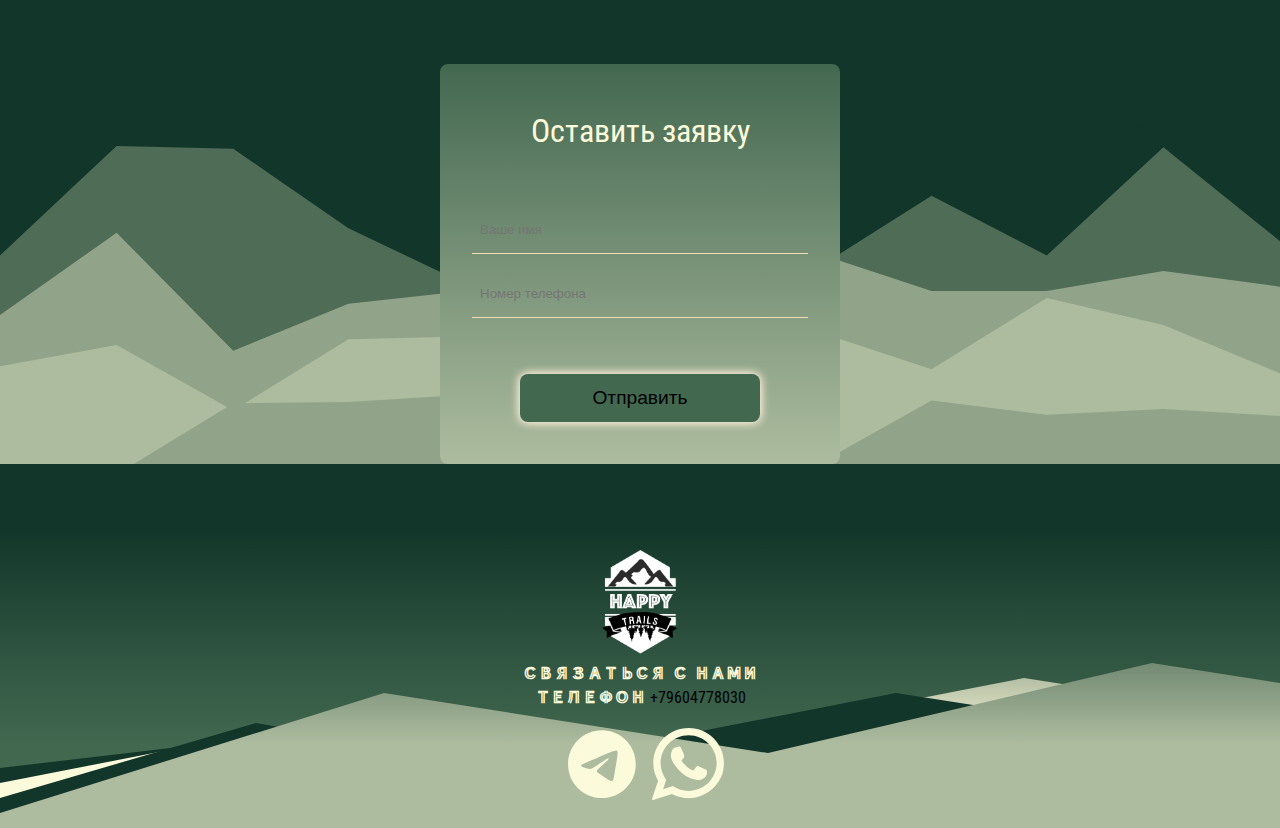
==== commit 39f90ac4: "Test js effect" ====
--- a/travel_discription.html
+++ b/travel_discription.html
@@ -32,7 +32,7 @@
           </nav>
           <div id="travel-discription-main">
             <div class="banner-travel-discription">
-              <img id="img-discription" src="" alt="">
+              <img id="img-discription" src="" alt=""> 
             </div>
             <div class="travel-discription-main-title">
                 <h1 id="txt-title-travel"></h1>
@@ -51,7 +51,7 @@
         </ul>
       </div>
       <div class="img-travel-diraction">
-        <img src="photo/travel-diraction.jpg" alt="">
+        <img class="image" src="photo/travel-diraction.jpg" alt="">
       </div>
     </section>
     <section id="form-send">
--- a/css/style.css
+++ b/css/style.css
@@ -18,32 +18,24 @@
   border-radius: 0.5rem;
   border: none;
   font-size: 1.2rem;
-  -webkit-transition: all 400ms;
   transition: all 400ms;
   cursor: pointer;
-  -webkit-box-shadow: 0 0 10px antiquewhite, 0 0 10px antiquewhite;
-          box-shadow: 0 0 10px antiquewhite, 0 0 10px antiquewhite;
+  box-shadow: 0 0 10px antiquewhite, 0 0 10px antiquewhite;
 }
 
 .btn:hover {
   background-color: antiquewhite;
-  -webkit-box-shadow: none;
-          box-shadow: none;
+  box-shadow: none;
 }
 
 .surfacing {
-  -webkit-transform: translateX(50px);
-      -ms-transform: translateX(50px);
-          transform: translateX(50px);
-  -webkit-transition: all 0.5s ease;
+  transform: translateX(50px);
   transition: all 0.5s ease;
 }
 
 .surfacing.show {
   opacity: 1;
-  -webkit-transform: translateY(0);
-      -ms-transform: translateY(0);
-          transform: translateY(0);
+  transform: translateY(0);
 }
 
 .back-to-top {
@@ -57,24 +49,18 @@
   background-color: #ADBC9F;
   color: white;
   border-radius: 50%;
-  -webkit-box-align: center;
-      -ms-flex-align: center;
-          align-items: center;
-  -webkit-box-pack: center;
-      -ms-flex-pack: center;
-          justify-content: center;
+  align-items: center;
+  justify-content: center;
   text-align: center;
   font-size: 38px;
   text-decoration: none;
   opacity: 0.7;
-  -webkit-transition: opacity 0.3s ease;
   transition: opacity 0.3s ease;
 }
 
 .back-to-top:hover {
   opacity: 1;
-  -webkit-box-shadow: 0px 5px 31px 13px rgba(239, 241, 243, 0.2);
-          box-shadow: 0px 5px 31px 13px rgba(239, 241, 243, 0.2);
+  box-shadow: 0px 5px 31px 13px rgba(239, 241, 243, 0.2);
 }
 
 #travel-discription-main {
@@ -93,23 +79,19 @@
   height: 100%;
   overflow: hidden;
 }
-.banner-travel-discription img {
-  width: 100%;
-  height: 100%;
+.banner-travel-discription #img-discription {
+  transition: opacity 1s ease;
+  width: 90%;
+  height: 100%;
+  position: relative;
   -o-object-fit: cover;
      object-fit: cover;
-}
-.banner-travel-discription::after {
-  content: "";
-  position: absolute;
-  top: 0;
-  right: 0;
-  width: 100%;
-  height: 100%;
-  background-color: #12372A;
-  -webkit-clip-path: polygon(100% 100%, 100% 0%, 80% 50%);
-          clip-path: polygon(100% 100%, 100% 0%, 80% 50%);
-  z-index: 1; /* поверх картинки */
+  -webkit-clip-path: polygon(0% 0%, 75% 0%, 100% 50%, 75% 100%, 0% 100%);
+          clip-path: polygon(0% 0%, 75% 0%, 100% 50%, 75% 100%, 0% 100%);
+}
+
+.image.visible {
+  opacity: 1;
 }
 
 .travel-discription-main-title {
@@ -118,19 +100,10 @@
   right: 0;
   width: 50%;
   height: 100%;
-  display: -webkit-box;
-  display: -ms-flexbox;
-  display: flex;
-  -webkit-box-orient: vertical;
-  -webkit-box-direction: normal;
-      -ms-flex-direction: column;
-          flex-direction: column;
-  -webkit-box-pack: center;
-      -ms-flex-pack: center;
-          justify-content: center;
-  -webkit-box-align: center;
-      -ms-flex-align: center;
-          align-items: center;
+  display: flex;
+  flex-direction: column;
+  justify-content: center;
+  align-items: center;
   padding: 20px;
   z-index: 2;
   color: #FBFADA;
@@ -148,8 +121,6 @@
 }
 
 #about-travel-diraction {
-  display: -webkit-box;
-  display: -ms-flexbox;
   display: flex;
   width: 100%;
   height: 90vh;
@@ -179,8 +150,11 @@
      object-fit: cover;
   -webkit-clip-path: polygon(100% 0%, 100% 46%, 100% 100%, 25% 100%, 0% 50%, 25% 0%);
           clip-path: polygon(100% 0%, 100% 46%, 100% 100%, 25% 100%, 0% 50%, 25% 0%);
-  -webkit-box-shadow: 0px 5px 31px 13px rgba(239, 241, 243, 0.2);
-          box-shadow: 0px 5px 31px 13px rgba(239, 241, 243, 0.2);
+  box-shadow: 0px 5px 31px 13px rgba(239, 241, 243, 0.2);
+}
+
+.image {
+  opacity: 0;
 }
 
 * {
@@ -197,22 +171,15 @@
 }
 
 #main_part {
-  background-image: url("../photo/landscape-lake-surrounded-by-mountains.jpeg"), -webkit-gradient(linear, left top, left bottom, color-stop(20%, rgba(255, 255, 255, 0)), to(rgb(18, 55, 42)));
   background-image: url("../photo/landscape-lake-surrounded-by-mountains.jpeg"), linear-gradient(to bottom, rgba(255, 255, 255, 0) 20%, rgb(18, 55, 42) 100%);
   background-size: cover;
   background-position: center;
   background-repeat: no-repeat;
   height: 100vh;
   position: relative;
-  display: -webkit-box;
-  display: -ms-flexbox;
-  display: flex;
-  -webkit-box-pack: center;
-      -ms-flex-pack: center;
-          justify-content: center;
-  -webkit-box-align: center;
-      -ms-flex-align: center;
-          align-items: center;
+  display: flex;
+  justify-content: center;
+  align-items: center;
 }
 #main_part .logo_main img {
   z-index: 2;
@@ -231,7 +198,6 @@
   pointer-events: none;
   z-index: 3;
   bottom: 0;
-  background: -webkit-gradient(linear, left top, left bottom, color-stop(40%, rgba(255, 255, 255, 0)), to(rgb(18, 55, 42)));
   background: linear-gradient(to bottom, rgba(255, 255, 255, 0) 40%, rgb(18, 55, 42) 100%);
 }
 
@@ -244,7 +210,6 @@
   pointer-events: none;
   z-index: 3;
   top: 0;
-  background: -webkit-gradient(linear, left bottom, left top, color-stop(40%, rgba(255, 255, 255, 0)), to(rgb(18, 55, 42)));
   background: linear-gradient(to top, rgba(255, 255, 255, 0) 40%, rgb(18, 55, 42) 100%);
 }
 
@@ -261,24 +226,14 @@
 .navbar {
   height: 70px;
   width: 100%;
-  display: -webkit-box;
-  display: -ms-flexbox;
-  display: flex;
-  -webkit-box-align: center;
-      -ms-flex-align: center;
-          align-items: center;
-  -webkit-box-pack: center;
-      -ms-flex-pack: center;
-          justify-content: center;
+  display: flex;
+  align-items: center;
+  justify-content: center;
 }
 
 .nav-menu {
-  display: -webkit-box;
-  display: -ms-flexbox;
-  display: flex;
-  -webkit-box-align: center;
-      -ms-flex-align: center;
-          align-items: center;
+  display: flex;
+  align-items: center;
 }
 
 .nav-branding {
@@ -286,7 +241,6 @@
 }
 
 .nav-link {
-  -webkit-transition: 0.5s ease;
   transition: 0.5s ease;
 }
 
@@ -303,7 +257,6 @@
   width: 25px;
   height: 3px;
   margin: 5px auto;
-  -webkit-transition: all 0.3s ease-in-out;
   transition: all 0.3s ease-in-out;
   background: white;
 }
@@ -326,13 +279,8 @@
   font-style: normal;
 }
 .carrousel-travel-container .carrousel-travel {
-  display: -webkit-box;
-  display: -ms-flexbox;
-  display: flex;
-  -webkit-transition: -webkit-transform 0.5s ease;
-  transition: -webkit-transform 0.5s ease;
+  display: flex;
   transition: transform 0.5s ease;
-  transition: transform 0.5s ease, -webkit-transform 0.5s ease;
   margin: 5vh;
 }
 .carrousel-travel-container .carrousel-travel .card {
@@ -341,8 +289,7 @@
   margin: 10px;
   border-radius: 0.5rem;
   background-color: #ADBC9F;
-  -webkit-box-shadow: 0 1px 2px 0 rgba(0, 0, 0, 0.05);
-          box-shadow: 0 1px 2px 0 rgba(0, 0, 0, 0.05);
+  box-shadow: 0 1px 2px 0 rgba(0, 0, 0, 0.05);
   border: 1px solid transparent;
 }
 .carrousel-travel-container .carrousel-travel .card a {
@@ -373,38 +320,29 @@
   line-height: 1.25rem;
 }
 .carrousel-travel-container .carrousel-travel .action {
-  display: -webkit-inline-box;
-  display: -ms-inline-flexbox;
   display: inline-flex;
   margin-top: 1rem;
   color: #ffffff;
   font-size: 0.875rem;
   line-height: 1.25rem;
   font-weight: 500;
-  -webkit-box-align: center;
-      -ms-flex-align: center;
-          align-items: center;
+  align-items: center;
   gap: 0.25rem;
   background-color: #436850;
   padding: 4px 8px;
   border-radius: 4px;
 }
 .carrousel-travel-container .carrousel-travel .action span {
-  -webkit-transition: 0.3s ease;
   transition: 0.3s ease;
 }
 .carrousel-travel-container .carrousel-travel .action:hover span {
-  -webkit-transform: translateX(4px);
-      -ms-transform: translateX(4px);
-          transform: translateX(4px);
+  transform: translateX(4px);
 }
 .carrousel-travel-container #prev-button,
 .carrousel-travel-container #next-button {
   position: absolute;
   top: 40%;
-  -webkit-transform: translateY(-50%);
-      -ms-transform: translateY(-50%);
-          transform: translateY(-50%);
+  transform: translateY(-50%);
   background-color: #436850;
   color: white;
   border: none;
@@ -432,16 +370,10 @@
   text-align: center;
 }
 #about-car .container-about-car {
-  display: -webkit-box;
-  display: -ms-flexbox;
-  display: flex;
-  -ms-flex-pack: distribute;
-      justify-content: space-around;
-  -ms-flex-wrap: wrap;
-      flex-wrap: wrap;
-  -webkit-box-align: center;
-      -ms-flex-align: center;
-          align-items: center;
+  display: flex;
+  justify-content: space-around;
+  flex-wrap: wrap;
+  align-items: center;
 }
 #about-car .container-about-car .txt-area-about-car {
   width: 40%;
@@ -454,8 +386,6 @@
   margin-bottom: 5%;
 }
 #about-car .container-about-car .txt-area-about-car .about-car-advantages {
-  display: -webkit-box;
-  display: -ms-flexbox;
   display: flex;
   text-align: center;
   margin-bottom: 5%;
@@ -476,42 +406,24 @@
   background-position: center;
   background-repeat: no-repeat;
   height: 100%;
-  display: -webkit-box;
-  display: -ms-flexbox;
   display: flex;
   margin-top: 5%;
   margin-bottom: 5%;
-  -webkit-box-pack: center;
-      -ms-flex-pack: center;
-          justify-content: center;
+  justify-content: center;
 }
 #form-send .container {
   margin: 0 auto;
-  display: -webkit-box;
-  display: -ms-flexbox;
-  display: flex;
-  -webkit-box-pack: center;
-      -ms-flex-pack: center;
-          justify-content: center;
-  -webkit-box-align: center;
-      -ms-flex-align: center;
-          align-items: center;
+  display: flex;
+  justify-content: center;
+  align-items: center;
 }
 #form-send .form {
   width: 400px;
   height: 400px;
-  background-image: -webkit-gradient(linear, left top, left bottom, from(#436850), to(#ADBC9F));
   background-image: linear-gradient(to bottom, #436850, #ADBC9F);
-  display: -webkit-box;
-  display: -ms-flexbox;
-  display: flex;
-  -webkit-box-align: center;
-      -ms-flex-align: center;
-          align-items: center;
-  -webkit-box-orient: vertical;
-  -webkit-box-direction: normal;
-      -ms-flex-direction: column;
-          flex-direction: column;
+  display: flex;
+  align-items: center;
+  flex-direction: column;
   border-radius: 0.5rem;
 }
 #form-send .title {
@@ -528,7 +440,6 @@
   border: none;
   outline: none;
   border-bottom: 1px solid wheat;
-  -webkit-transition: all 400ms;
   transition: all 400ms;
 }
 #form-send .input:hover {
@@ -539,27 +450,16 @@
 
 #about-us {
   height: 100%;
-  display: -webkit-box;
-  display: -ms-flexbox;
-  display: flex;
-  -webkit-box-pack: center;
-      -ms-flex-pack: center;
-          justify-content: center;
-  -webkit-box-align: center;
-      -ms-flex-align: center;
-          align-items: center;
+  display: flex;
+  justify-content: center;
+  align-items: center;
   margin-top: 5vh;
 }
 #about-us .info-text-about-us {
   gap: 30px;
-  display: -webkit-box;
-  display: -ms-flexbox;
-  display: flex;
-  -ms-flex-wrap: wrap;
-      flex-wrap: wrap;
-  -webkit-box-pack: center;
-      -ms-flex-pack: center;
-          justify-content: center;
+  display: flex;
+  flex-wrap: wrap;
+  justify-content: center;
 }
 #about-us .info-text-about-us .card {
   max-width: 40vh;
@@ -598,16 +498,13 @@
   pointer-events: none;
   z-index: 3;
   top: 0;
-  background: -webkit-gradient(linear, left bottom, left top, color-stop(40%, rgba(255, 255, 255, 0)), to(rgb(18, 55, 42)));
   background: linear-gradient(to top, rgba(255, 255, 255, 0) 40%, rgb(18, 55, 42) 100%);
 }
 #footer-part .footer-text {
   position: absolute;
   top: 20px;
   left: 50%;
-  -webkit-transform: translateX(-50%);
-      -ms-transform: translateX(-50%);
-          transform: translateX(-50%);
+  transform: translateX(-50%);
   text-align: center;
   z-index: 10;
 }
@@ -658,12 +555,8 @@
 }
 
 .wattsApp-btn {
-  display: -webkit-box;
-  display: -ms-flexbox;
-  display: flex;
-  -webkit-box-align: center;
-      -ms-flex-align: center;
-          align-items: center;
+  display: flex;
+  align-items: center;
   width: 60px;
   height: 60px;
   border-radius: 50%;
@@ -673,10 +566,7 @@
   right: 20px;
   background-color: #436850;
   z-index: 100;
-  -webkit-transition: -webkit-transform 0.3s ease;
-  transition: -webkit-transform 0.3s ease;
   transition: transform 0.3s ease;
-  transition: transform 0.3s ease, -webkit-transform 0.3s ease;
 }
 .wattsApp-btn a {
   margin-left: 10px;
@@ -699,7 +589,6 @@
   font-size: 12px;
   display: none;
   opacity: 0.7;
-  -webkit-transition: opacity 0.3s ease;
   transition: opacity 0.3s ease;
   white-space: nowrap;
 }
@@ -709,11 +598,8 @@
 }
 
 .wattsApp-btn:hover {
-  -webkit-transform: scale(1.1);
-      -ms-transform: scale(1.1);
-          transform: scale(1.1);
-  -webkit-box-shadow: 0px 5px 31px 13px rgba(239, 241, 243, 0.2);
-          box-shadow: 0px 5px 31px 13px rgba(239, 241, 243, 0.2);
+  transform: scale(1.1);
+  box-shadow: 0px 5px 31px 13px rgba(239, 241, 243, 0.2);
 }
 
 @media (max-width: 760px) {
@@ -721,9 +607,7 @@
     max-width: 400px;
   }
   .navbar {
-    -webkit-box-pack: end;
-        -ms-flex-pack: end;
-            justify-content: flex-end;
+    justify-content: flex-end;
   }
   .bar {
     display: block;
@@ -736,28 +620,20 @@
     opacity: 0;
   }
   .hamburger.active .bar:nth-child(1) {
-    -webkit-transform: rotate(45deg) translateY(11.5px);
-        -ms-transform: rotate(45deg) translateY(11.5px);
-            transform: rotate(45deg) translateY(11.5px);
+    transform: rotate(45deg) translateY(11.5px);
   }
   .hamburger.active .bar:nth-child(3) {
-    -webkit-transform: rotate(-45deg) translateY(-11.5px);
-        -ms-transform: rotate(-45deg) translateY(-11.5px);
-            transform: rotate(-45deg) translateY(-11.5px);
+    transform: rotate(-45deg) translateY(-11.5px);
   }
   .nav-menu {
     position: fixed;
     right: -100%;
     top: 70px;
-    -webkit-box-orient: vertical;
-    -webkit-box-direction: normal;
-        -ms-flex-direction: column;
-            flex-direction: column;
+    flex-direction: column;
     width: 100%;
     text-align: center;
     background: #12372A;
     opacity: 0.9;
-    -webkit-transition: 0.3s;
     transition: 0.3s;
   }
   .nav-item {
@@ -785,26 +661,14 @@
     width: 80%;
     font-size: 1rem;
     text-align: center;
-    display: -webkit-box;
-    display: -ms-flexbox;
     display: flex;
-    -webkit-box-orient: vertical;
-    -webkit-box-direction: normal;
-        -ms-flex-direction: column;
-            flex-direction: column;
-    -webkit-box-align: center;
-        -ms-flex-align: center;
-            align-items: center;
+    flex-direction: column;
+    align-items: center;
     text-align: start;
   }
   #about-car .container-about-car .txt-area-about-car .about-car-advantages {
-    -webkit-box-orient: vertical;
-    -webkit-box-direction: normal;
-        -ms-flex-direction: column;
-            flex-direction: column;
-    -webkit-box-align: center;
-        -ms-flex-align: center;
-            align-items: center;
+    flex-direction: column;
+    align-items: center;
   }
   #about-car .container-about-car .txt-area-about-car .about-car-advantages img {
     max-width: 250px;
@@ -860,20 +724,14 @@
   }
   #travel-description .banner-travel-discription {
     width: 100%;
-    -webkit-filter: brightness(70%);
-            filter: brightness(70%);
+    filter: brightness(70%);
   }
   #travel-description .travel-discription-main-title {
     width: 90%;
   }
   #about-travel-diraction {
-    -webkit-box-orient: vertical;
-    -webkit-box-direction: normal;
-        -ms-flex-direction: column;
-            flex-direction: column;
-    -webkit-box-align: center;
-        -ms-flex-align: center;
-            align-items: center;
+    flex-direction: column;
+    align-items: center;
   }
   #about-travel-diraction .txt-about-travel-diraction {
     width: 90%;
@@ -881,4 +739,4 @@
   #about-travel-diraction .img-travel-diraction {
     width: 100%;
   }
-}+}/*# sourceMappingURL=style.css.map */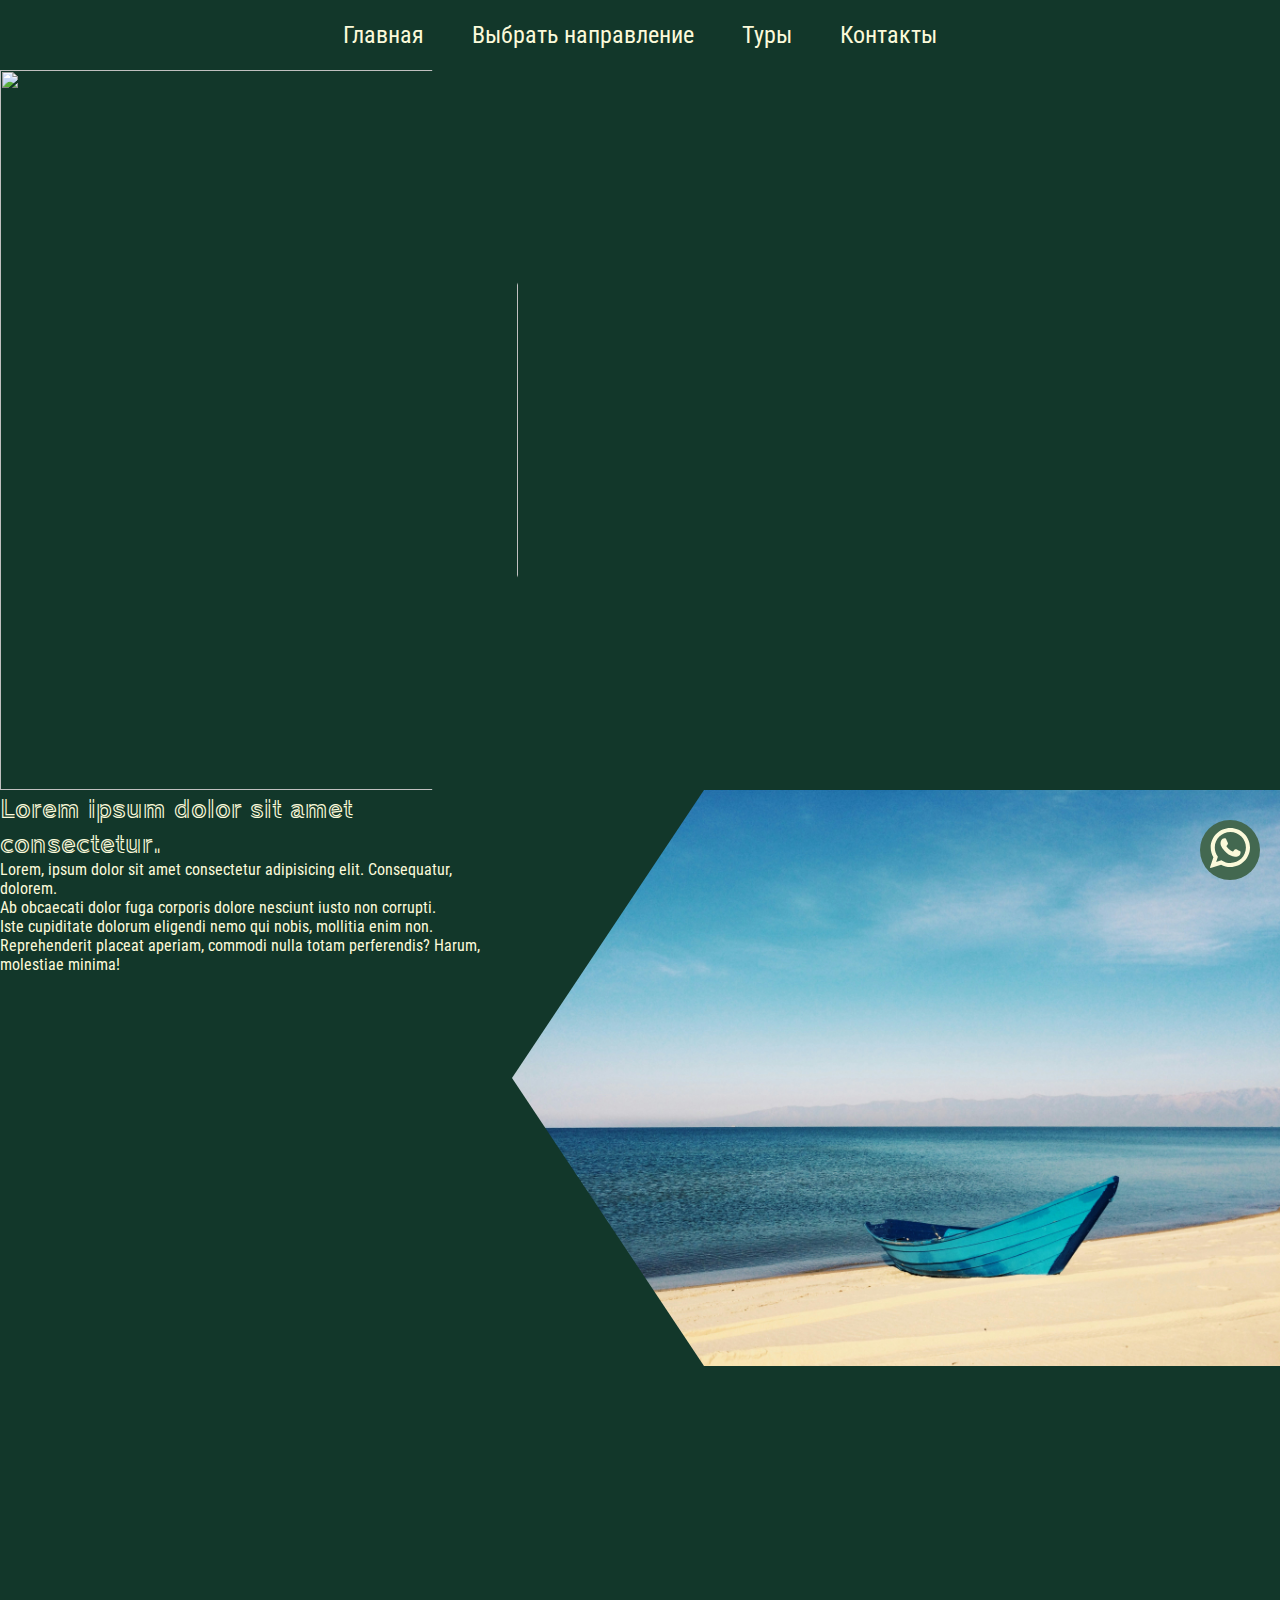
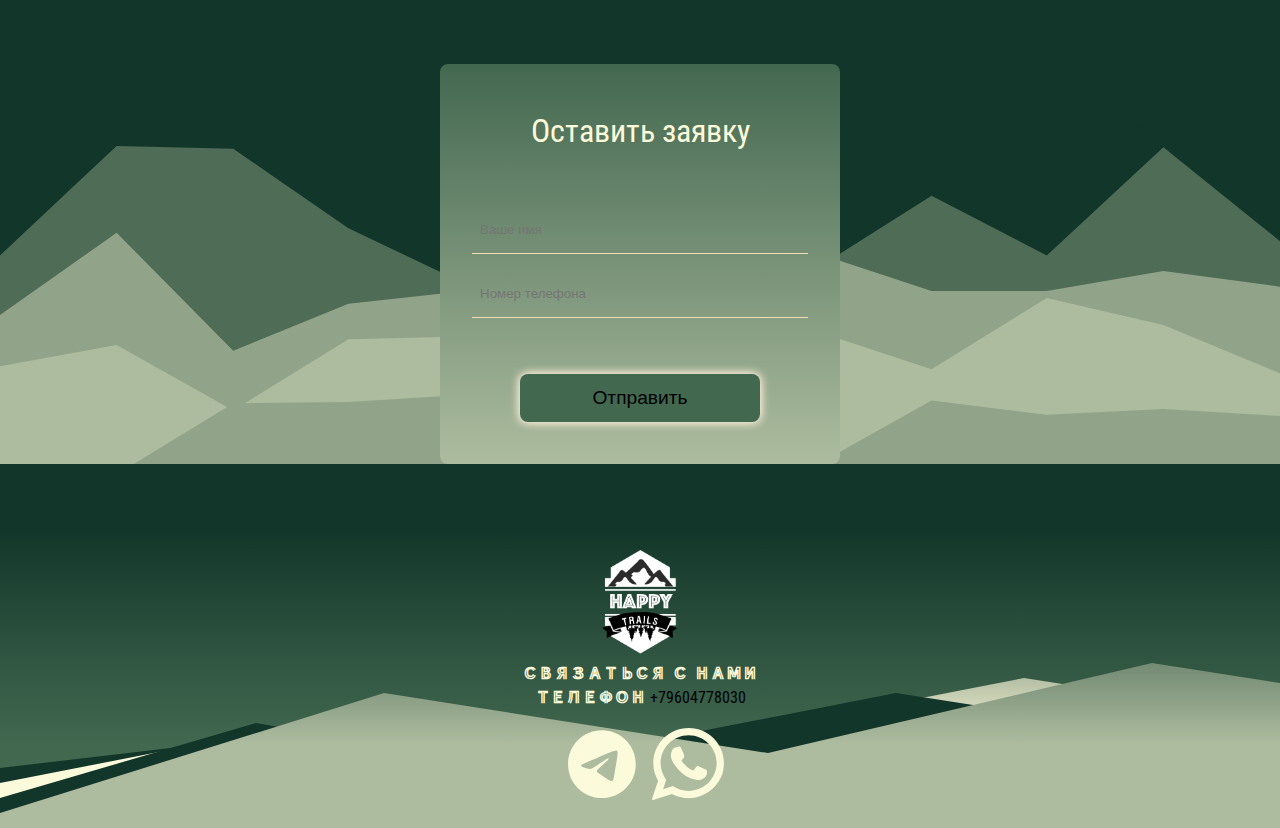
==== commit 19cdae14: "Change photo car" ====
--- a/travel_discription.html
+++ b/travel_discription.html
@@ -50,8 +50,8 @@
           <li>Reprehenderit placeat aperiam, commodi nulla totam perferendis? Harum, molestiae minima!</li>
         </ul>
       </div>
-      <div class="img-travel-diraction">
-        <img class="image" src="photo/travel-diraction.jpg" alt="">
+      <div class="img-travel-diraction animate-on-scroll hidden">
+        <img src="photo/travel-diraction.jpg" alt="">
       </div>
     </section>
     <section id="form-send">
--- a/css/style.css
+++ b/css/style.css
@@ -18,24 +18,32 @@
   border-radius: 0.5rem;
   border: none;
   font-size: 1.2rem;
+  -webkit-transition: all 400ms;
   transition: all 400ms;
   cursor: pointer;
-  box-shadow: 0 0 10px antiquewhite, 0 0 10px antiquewhite;
+  -webkit-box-shadow: 0 0 10px antiquewhite, 0 0 10px antiquewhite;
+          box-shadow: 0 0 10px antiquewhite, 0 0 10px antiquewhite;
 }
 
 .btn:hover {
   background-color: antiquewhite;
-  box-shadow: none;
+  -webkit-box-shadow: none;
+          box-shadow: none;
 }
 
 .surfacing {
-  transform: translateX(50px);
+  -webkit-transform: translateX(50px);
+      -ms-transform: translateX(50px);
+          transform: translateX(50px);
+  -webkit-transition: all 0.5s ease;
   transition: all 0.5s ease;
 }
 
 .surfacing.show {
   opacity: 1;
-  transform: translateY(0);
+  -webkit-transform: translateY(0);
+      -ms-transform: translateY(0);
+          transform: translateY(0);
 }
 
 .back-to-top {
@@ -49,18 +57,24 @@
   background-color: #ADBC9F;
   color: white;
   border-radius: 50%;
-  align-items: center;
-  justify-content: center;
+  -webkit-box-align: center;
+      -ms-flex-align: center;
+          align-items: center;
+  -webkit-box-pack: center;
+      -ms-flex-pack: center;
+          justify-content: center;
   text-align: center;
   font-size: 38px;
   text-decoration: none;
   opacity: 0.7;
+  -webkit-transition: opacity 0.3s ease;
   transition: opacity 0.3s ease;
 }
 
 .back-to-top:hover {
   opacity: 1;
-  box-shadow: 0px 5px 31px 13px rgba(239, 241, 243, 0.2);
+  -webkit-box-shadow: 0px 5px 31px 13px rgba(239, 241, 243, 0.2);
+          box-shadow: 0px 5px 31px 13px rgba(239, 241, 243, 0.2);
 }
 
 #travel-discription-main {
@@ -80,6 +94,7 @@
   overflow: hidden;
 }
 .banner-travel-discription #img-discription {
+  -webkit-transition: opacity 1s ease;
   transition: opacity 1s ease;
   width: 90%;
   height: 100%;
@@ -100,10 +115,19 @@
   right: 0;
   width: 50%;
   height: 100%;
-  display: flex;
-  flex-direction: column;
-  justify-content: center;
-  align-items: center;
+  display: -webkit-box;
+  display: -ms-flexbox;
+  display: flex;
+  -webkit-box-orient: vertical;
+  -webkit-box-direction: normal;
+      -ms-flex-direction: column;
+          flex-direction: column;
+  -webkit-box-pack: center;
+      -ms-flex-pack: center;
+          justify-content: center;
+  -webkit-box-align: center;
+      -ms-flex-align: center;
+          align-items: center;
   padding: 20px;
   z-index: 2;
   color: #FBFADA;
@@ -121,6 +145,8 @@
 }
 
 #about-travel-diraction {
+  display: -webkit-box;
+  display: -ms-flexbox;
   display: flex;
   width: 100%;
   height: 90vh;
@@ -150,11 +176,26 @@
      object-fit: cover;
   -webkit-clip-path: polygon(100% 0%, 100% 46%, 100% 100%, 25% 100%, 0% 50%, 25% 0%);
           clip-path: polygon(100% 0%, 100% 46%, 100% 100%, 25% 100%, 0% 50%, 25% 0%);
-  box-shadow: 0px 5px 31px 13px rgba(239, 241, 243, 0.2);
-}
-
-.image {
+  -webkit-box-shadow: 0px 5px 31px 13px rgba(239, 241, 243, 0.2);
+          box-shadow: 0px 5px 31px 13px rgba(239, 241, 243, 0.2);
+}
+
+.hidden {
   opacity: 0;
+  -webkit-transform: translateY(20px);
+      -ms-transform: translateY(20px);
+          transform: translateY(20px);
+  -webkit-transition: opacity 0.6s ease-out, -webkit-transform 0.6s ease-out;
+  transition: opacity 0.6s ease-out, -webkit-transform 0.6s ease-out;
+  transition: opacity 0.6s ease-out, transform 0.6s ease-out;
+  transition: opacity 0.6s ease-out, transform 0.6s ease-out, -webkit-transform 0.6s ease-out;
+}
+
+.show {
+  opacity: 1;
+  -webkit-transform: translateY(0);
+      -ms-transform: translateY(0);
+          transform: translateY(0);
 }
 
 * {
@@ -171,15 +212,22 @@
 }
 
 #main_part {
+  background-image: url("../photo/landscape-lake-surrounded-by-mountains.jpeg"), -webkit-gradient(linear, left top, left bottom, color-stop(20%, rgba(255, 255, 255, 0)), to(rgb(18, 55, 42)));
   background-image: url("../photo/landscape-lake-surrounded-by-mountains.jpeg"), linear-gradient(to bottom, rgba(255, 255, 255, 0) 20%, rgb(18, 55, 42) 100%);
   background-size: cover;
   background-position: center;
   background-repeat: no-repeat;
   height: 100vh;
   position: relative;
-  display: flex;
-  justify-content: center;
-  align-items: center;
+  display: -webkit-box;
+  display: -ms-flexbox;
+  display: flex;
+  -webkit-box-pack: center;
+      -ms-flex-pack: center;
+          justify-content: center;
+  -webkit-box-align: center;
+      -ms-flex-align: center;
+          align-items: center;
 }
 #main_part .logo_main img {
   z-index: 2;
@@ -198,6 +246,7 @@
   pointer-events: none;
   z-index: 3;
   bottom: 0;
+  background: -webkit-gradient(linear, left top, left bottom, color-stop(40%, rgba(255, 255, 255, 0)), to(rgb(18, 55, 42)));
   background: linear-gradient(to bottom, rgba(255, 255, 255, 0) 40%, rgb(18, 55, 42) 100%);
 }
 
@@ -210,6 +259,7 @@
   pointer-events: none;
   z-index: 3;
   top: 0;
+  background: -webkit-gradient(linear, left bottom, left top, color-stop(40%, rgba(255, 255, 255, 0)), to(rgb(18, 55, 42)));
   background: linear-gradient(to top, rgba(255, 255, 255, 0) 40%, rgb(18, 55, 42) 100%);
 }
 
@@ -226,14 +276,24 @@
 .navbar {
   height: 70px;
   width: 100%;
-  display: flex;
-  align-items: center;
-  justify-content: center;
+  display: -webkit-box;
+  display: -ms-flexbox;
+  display: flex;
+  -webkit-box-align: center;
+      -ms-flex-align: center;
+          align-items: center;
+  -webkit-box-pack: center;
+      -ms-flex-pack: center;
+          justify-content: center;
 }
 
 .nav-menu {
-  display: flex;
-  align-items: center;
+  display: -webkit-box;
+  display: -ms-flexbox;
+  display: flex;
+  -webkit-box-align: center;
+      -ms-flex-align: center;
+          align-items: center;
 }
 
 .nav-branding {
@@ -241,6 +301,7 @@
 }
 
 .nav-link {
+  -webkit-transition: 0.5s ease;
   transition: 0.5s ease;
 }
 
@@ -257,6 +318,7 @@
   width: 25px;
   height: 3px;
   margin: 5px auto;
+  -webkit-transition: all 0.3s ease-in-out;
   transition: all 0.3s ease-in-out;
   background: white;
 }
@@ -279,8 +341,13 @@
   font-style: normal;
 }
 .carrousel-travel-container .carrousel-travel {
-  display: flex;
+  display: -webkit-box;
+  display: -ms-flexbox;
+  display: flex;
+  -webkit-transition: -webkit-transform 0.5s ease;
+  transition: -webkit-transform 0.5s ease;
   transition: transform 0.5s ease;
+  transition: transform 0.5s ease, -webkit-transform 0.5s ease;
   margin: 5vh;
 }
 .carrousel-travel-container .carrousel-travel .card {
@@ -289,7 +356,8 @@
   margin: 10px;
   border-radius: 0.5rem;
   background-color: #ADBC9F;
-  box-shadow: 0 1px 2px 0 rgba(0, 0, 0, 0.05);
+  -webkit-box-shadow: 0 1px 2px 0 rgba(0, 0, 0, 0.05);
+          box-shadow: 0 1px 2px 0 rgba(0, 0, 0, 0.05);
   border: 1px solid transparent;
 }
 .carrousel-travel-container .carrousel-travel .card a {
@@ -320,29 +388,38 @@
   line-height: 1.25rem;
 }
 .carrousel-travel-container .carrousel-travel .action {
+  display: -webkit-inline-box;
+  display: -ms-inline-flexbox;
   display: inline-flex;
   margin-top: 1rem;
   color: #ffffff;
   font-size: 0.875rem;
   line-height: 1.25rem;
   font-weight: 500;
-  align-items: center;
+  -webkit-box-align: center;
+      -ms-flex-align: center;
+          align-items: center;
   gap: 0.25rem;
   background-color: #436850;
   padding: 4px 8px;
   border-radius: 4px;
 }
 .carrousel-travel-container .carrousel-travel .action span {
+  -webkit-transition: 0.3s ease;
   transition: 0.3s ease;
 }
 .carrousel-travel-container .carrousel-travel .action:hover span {
-  transform: translateX(4px);
+  -webkit-transform: translateX(4px);
+      -ms-transform: translateX(4px);
+          transform: translateX(4px);
 }
 .carrousel-travel-container #prev-button,
 .carrousel-travel-container #next-button {
   position: absolute;
   top: 40%;
-  transform: translateY(-50%);
+  -webkit-transform: translateY(-50%);
+      -ms-transform: translateY(-50%);
+          transform: translateY(-50%);
   background-color: #436850;
   color: white;
   border: none;
@@ -370,10 +447,16 @@
   text-align: center;
 }
 #about-car .container-about-car {
-  display: flex;
-  justify-content: space-around;
-  flex-wrap: wrap;
-  align-items: center;
+  display: -webkit-box;
+  display: -ms-flexbox;
+  display: flex;
+  -ms-flex-pack: distribute;
+      justify-content: space-around;
+  -ms-flex-wrap: wrap;
+      flex-wrap: wrap;
+  -webkit-box-align: center;
+      -ms-flex-align: center;
+          align-items: center;
 }
 #about-car .container-about-car .txt-area-about-car {
   width: 40%;
@@ -386,6 +469,8 @@
   margin-bottom: 5%;
 }
 #about-car .container-about-car .txt-area-about-car .about-car-advantages {
+  display: -webkit-box;
+  display: -ms-flexbox;
   display: flex;
   text-align: center;
   margin-bottom: 5%;
@@ -406,24 +491,42 @@
   background-position: center;
   background-repeat: no-repeat;
   height: 100%;
+  display: -webkit-box;
+  display: -ms-flexbox;
   display: flex;
   margin-top: 5%;
   margin-bottom: 5%;
-  justify-content: center;
+  -webkit-box-pack: center;
+      -ms-flex-pack: center;
+          justify-content: center;
 }
 #form-send .container {
   margin: 0 auto;
-  display: flex;
-  justify-content: center;
-  align-items: center;
+  display: -webkit-box;
+  display: -ms-flexbox;
+  display: flex;
+  -webkit-box-pack: center;
+      -ms-flex-pack: center;
+          justify-content: center;
+  -webkit-box-align: center;
+      -ms-flex-align: center;
+          align-items: center;
 }
 #form-send .form {
   width: 400px;
   height: 400px;
+  background-image: -webkit-gradient(linear, left top, left bottom, from(#436850), to(#ADBC9F));
   background-image: linear-gradient(to bottom, #436850, #ADBC9F);
-  display: flex;
-  align-items: center;
-  flex-direction: column;
+  display: -webkit-box;
+  display: -ms-flexbox;
+  display: flex;
+  -webkit-box-align: center;
+      -ms-flex-align: center;
+          align-items: center;
+  -webkit-box-orient: vertical;
+  -webkit-box-direction: normal;
+      -ms-flex-direction: column;
+          flex-direction: column;
   border-radius: 0.5rem;
 }
 #form-send .title {
@@ -440,6 +543,7 @@
   border: none;
   outline: none;
   border-bottom: 1px solid wheat;
+  -webkit-transition: all 400ms;
   transition: all 400ms;
 }
 #form-send .input:hover {
@@ -450,16 +554,27 @@
 
 #about-us {
   height: 100%;
-  display: flex;
-  justify-content: center;
-  align-items: center;
+  display: -webkit-box;
+  display: -ms-flexbox;
+  display: flex;
+  -webkit-box-pack: center;
+      -ms-flex-pack: center;
+          justify-content: center;
+  -webkit-box-align: center;
+      -ms-flex-align: center;
+          align-items: center;
   margin-top: 5vh;
 }
 #about-us .info-text-about-us {
   gap: 30px;
-  display: flex;
-  flex-wrap: wrap;
-  justify-content: center;
+  display: -webkit-box;
+  display: -ms-flexbox;
+  display: flex;
+  -ms-flex-wrap: wrap;
+      flex-wrap: wrap;
+  -webkit-box-pack: center;
+      -ms-flex-pack: center;
+          justify-content: center;
 }
 #about-us .info-text-about-us .card {
   max-width: 40vh;
@@ -498,13 +613,16 @@
   pointer-events: none;
   z-index: 3;
   top: 0;
+  background: -webkit-gradient(linear, left bottom, left top, color-stop(40%, rgba(255, 255, 255, 0)), to(rgb(18, 55, 42)));
   background: linear-gradient(to top, rgba(255, 255, 255, 0) 40%, rgb(18, 55, 42) 100%);
 }
 #footer-part .footer-text {
   position: absolute;
   top: 20px;
   left: 50%;
-  transform: translateX(-50%);
+  -webkit-transform: translateX(-50%);
+      -ms-transform: translateX(-50%);
+          transform: translateX(-50%);
   text-align: center;
   z-index: 10;
 }
@@ -555,8 +673,12 @@
 }
 
 .wattsApp-btn {
-  display: flex;
-  align-items: center;
+  display: -webkit-box;
+  display: -ms-flexbox;
+  display: flex;
+  -webkit-box-align: center;
+      -ms-flex-align: center;
+          align-items: center;
   width: 60px;
   height: 60px;
   border-radius: 50%;
@@ -566,7 +688,10 @@
   right: 20px;
   background-color: #436850;
   z-index: 100;
+  -webkit-transition: -webkit-transform 0.3s ease;
+  transition: -webkit-transform 0.3s ease;
   transition: transform 0.3s ease;
+  transition: transform 0.3s ease, -webkit-transform 0.3s ease;
 }
 .wattsApp-btn a {
   margin-left: 10px;
@@ -589,6 +714,7 @@
   font-size: 12px;
   display: none;
   opacity: 0.7;
+  -webkit-transition: opacity 0.3s ease;
   transition: opacity 0.3s ease;
   white-space: nowrap;
 }
@@ -598,8 +724,11 @@
 }
 
 .wattsApp-btn:hover {
-  transform: scale(1.1);
-  box-shadow: 0px 5px 31px 13px rgba(239, 241, 243, 0.2);
+  -webkit-transform: scale(1.1);
+      -ms-transform: scale(1.1);
+          transform: scale(1.1);
+  -webkit-box-shadow: 0px 5px 31px 13px rgba(239, 241, 243, 0.2);
+          box-shadow: 0px 5px 31px 13px rgba(239, 241, 243, 0.2);
 }
 
 @media (max-width: 760px) {
@@ -607,7 +736,9 @@
     max-width: 400px;
   }
   .navbar {
-    justify-content: flex-end;
+    -webkit-box-pack: end;
+        -ms-flex-pack: end;
+            justify-content: flex-end;
   }
   .bar {
     display: block;
@@ -620,20 +751,28 @@
     opacity: 0;
   }
   .hamburger.active .bar:nth-child(1) {
-    transform: rotate(45deg) translateY(11.5px);
+    -webkit-transform: rotate(45deg) translateY(11.5px);
+        -ms-transform: rotate(45deg) translateY(11.5px);
+            transform: rotate(45deg) translateY(11.5px);
   }
   .hamburger.active .bar:nth-child(3) {
-    transform: rotate(-45deg) translateY(-11.5px);
+    -webkit-transform: rotate(-45deg) translateY(-11.5px);
+        -ms-transform: rotate(-45deg) translateY(-11.5px);
+            transform: rotate(-45deg) translateY(-11.5px);
   }
   .nav-menu {
     position: fixed;
     right: -100%;
     top: 70px;
-    flex-direction: column;
+    -webkit-box-orient: vertical;
+    -webkit-box-direction: normal;
+        -ms-flex-direction: column;
+            flex-direction: column;
     width: 100%;
     text-align: center;
     background: #12372A;
     opacity: 0.9;
+    -webkit-transition: 0.3s;
     transition: 0.3s;
   }
   .nav-item {
@@ -661,20 +800,33 @@
     width: 80%;
     font-size: 1rem;
     text-align: center;
+    display: -webkit-box;
+    display: -ms-flexbox;
     display: flex;
-    flex-direction: column;
-    align-items: center;
+    -webkit-box-orient: vertical;
+    -webkit-box-direction: normal;
+        -ms-flex-direction: column;
+            flex-direction: column;
+    -webkit-box-align: center;
+        -ms-flex-align: center;
+            align-items: center;
     text-align: start;
   }
   #about-car .container-about-car .txt-area-about-car .about-car-advantages {
-    flex-direction: column;
-    align-items: center;
+    -webkit-box-orient: vertical;
+    -webkit-box-direction: normal;
+        -ms-flex-direction: column;
+            flex-direction: column;
+    -webkit-box-align: center;
+        -ms-flex-align: center;
+            align-items: center;
   }
   #about-car .container-about-car .txt-area-about-car .about-car-advantages img {
     max-width: 250px;
   }
-  #about-car .container-about-car img {
+  #about-car .container-about-car .img-about-car {
     width: 18rem;
+    margin: 50px;
   }
   #form-send {
     margin: 1%;
@@ -724,14 +876,20 @@
   }
   #travel-description .banner-travel-discription {
     width: 100%;
-    filter: brightness(70%);
+    -webkit-filter: brightness(70%);
+            filter: brightness(70%);
   }
   #travel-description .travel-discription-main-title {
     width: 90%;
   }
   #about-travel-diraction {
-    flex-direction: column;
-    align-items: center;
+    -webkit-box-orient: vertical;
+    -webkit-box-direction: normal;
+        -ms-flex-direction: column;
+            flex-direction: column;
+    -webkit-box-align: center;
+        -ms-flex-align: center;
+            align-items: center;
   }
   #about-travel-diraction .txt-about-travel-diraction {
     width: 90%;
@@ -739,4 +897,4 @@
   #about-travel-diraction .img-travel-diraction {
     width: 100%;
   }
-}/*# sourceMappingURL=style.css.map */+}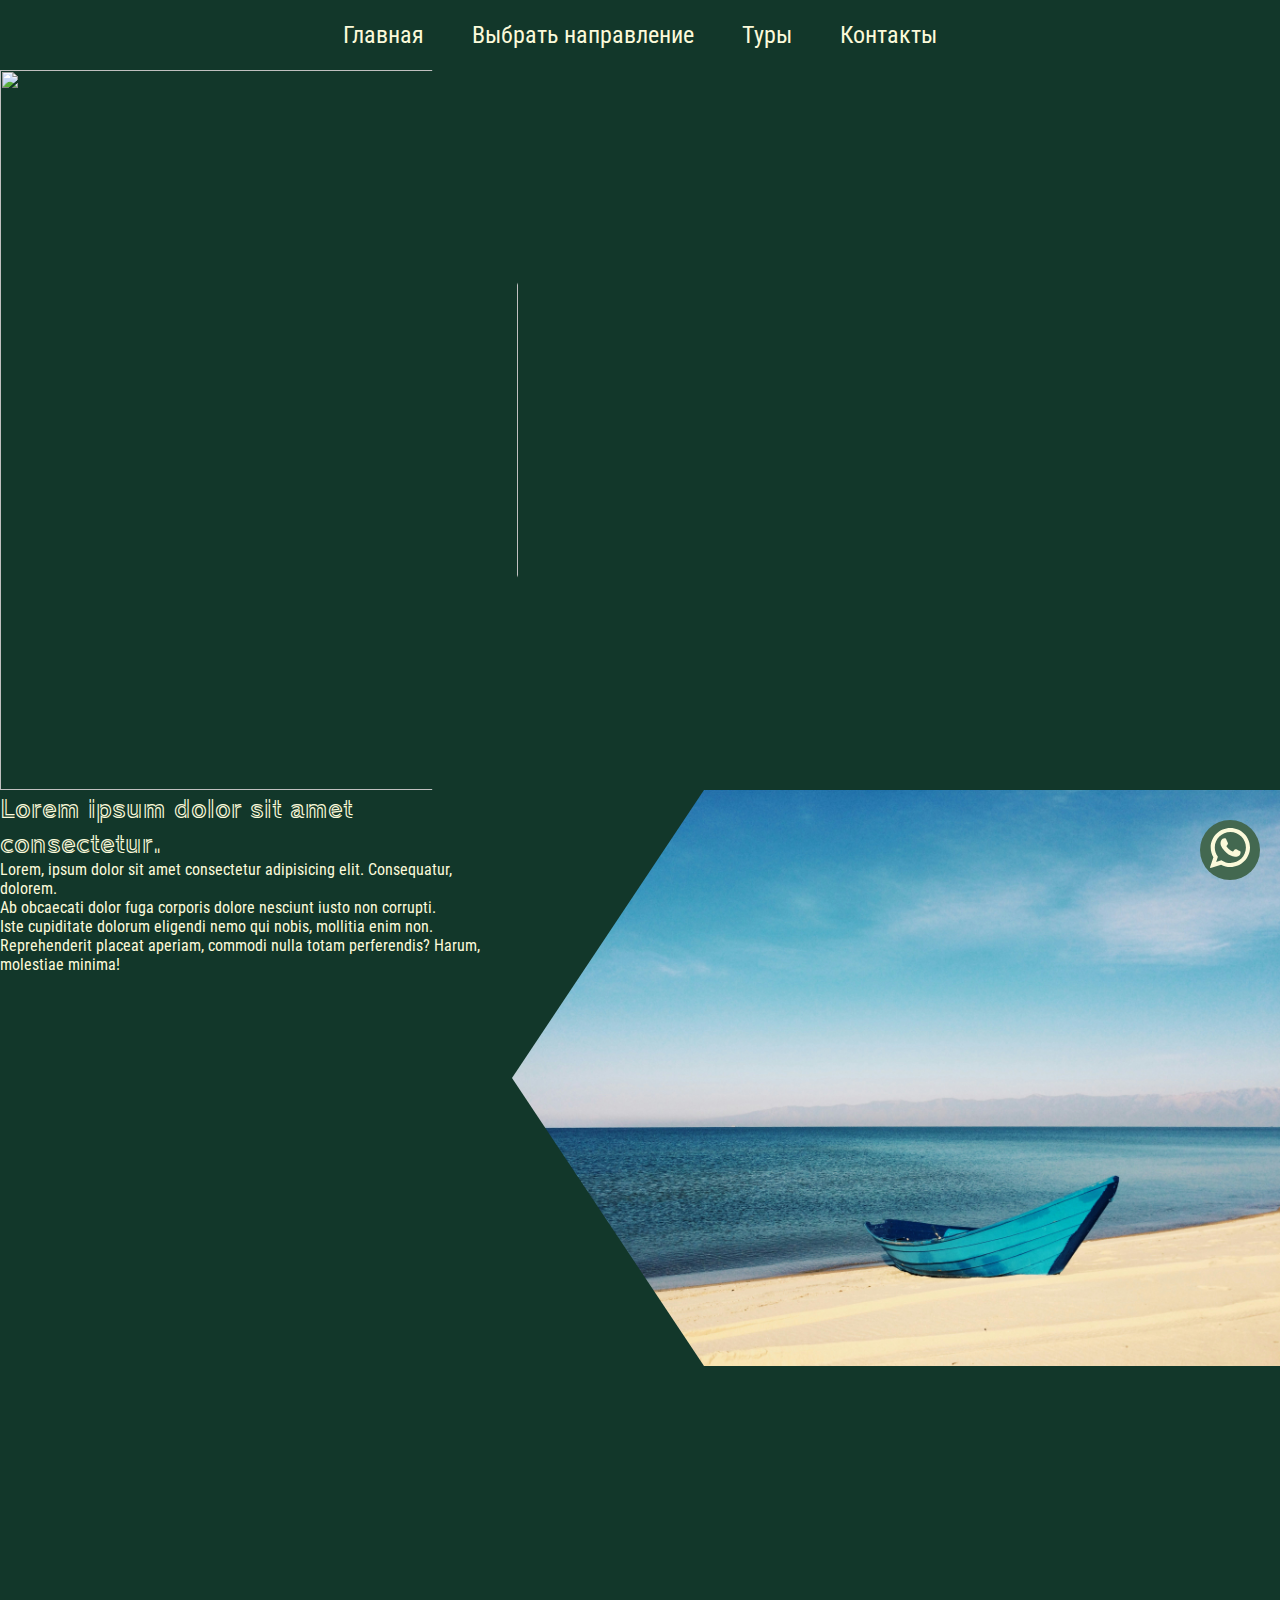
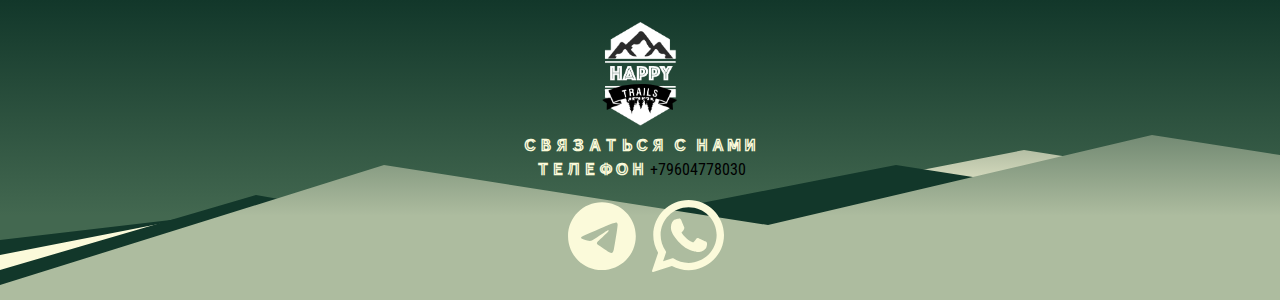
==== commit bcdf5d59: "Change form" ====
--- a/travel_discription.html
+++ b/travel_discription.html
@@ -54,7 +54,7 @@
         <img src="photo/travel-diraction.jpg" alt="">
       </div>
     </section>
-    <section id="form-send">
+    <!-- <section id="form-send">
       <div class="container">
         <form class="form" action="">
           <p class="title">Оставить заявку</p>
@@ -64,7 +64,7 @@
         </form>
       </div>
     
-    </section>
+    </section> -->
     <section id="footer-part">
         <footer class="mountain-footer">
           <div class="footer-text">
@@ -72,8 +72,8 @@
               <p class="txt-main-style">Связаться с нами</p>
               <p><span class="txt-main-style">ТЕЛЕФОН</span> +79604778030</p>
               <section class="social-media">
-                <img src="photo/telegram-svgrepo-com.svg" alt="">
-                <img src="photo/whatsapp-svgrepo-com.svg" alt="">
+                <a href="https://t.me/HAPPYTRAILS93"><img src="photo/telegram-svgrepo-com.svg" alt=""></a>
+               <a href="https://wa.me/79604778030?text=Здравствуйте,%20могу%20ли%20я%20узнать%20подробнее?"><img src="photo/whatsapp-svgrepo-com.svg" alt=""></a> 
               </section>
           </div>
           <div class="mountain-layer layer1"></div>
@@ -83,7 +83,7 @@
         </footer>
         </section>
         <div class="wattsApp-btn">
-            <a href="https://wa.me/79676720707?text=Здравствуйте,%20могу%20ли%20я%20узнать%20подробнее?" target="_blank" >
+            <a href="https://wa.me/79604778030?text=Здравствуйте,%20могу%20ли%20я%20узнать%20подробнее?" target="_blank" >
               <img src="photo/whatsapp-svgrepo-com.svg" alt="wattsapp">
           </a>
           </div>
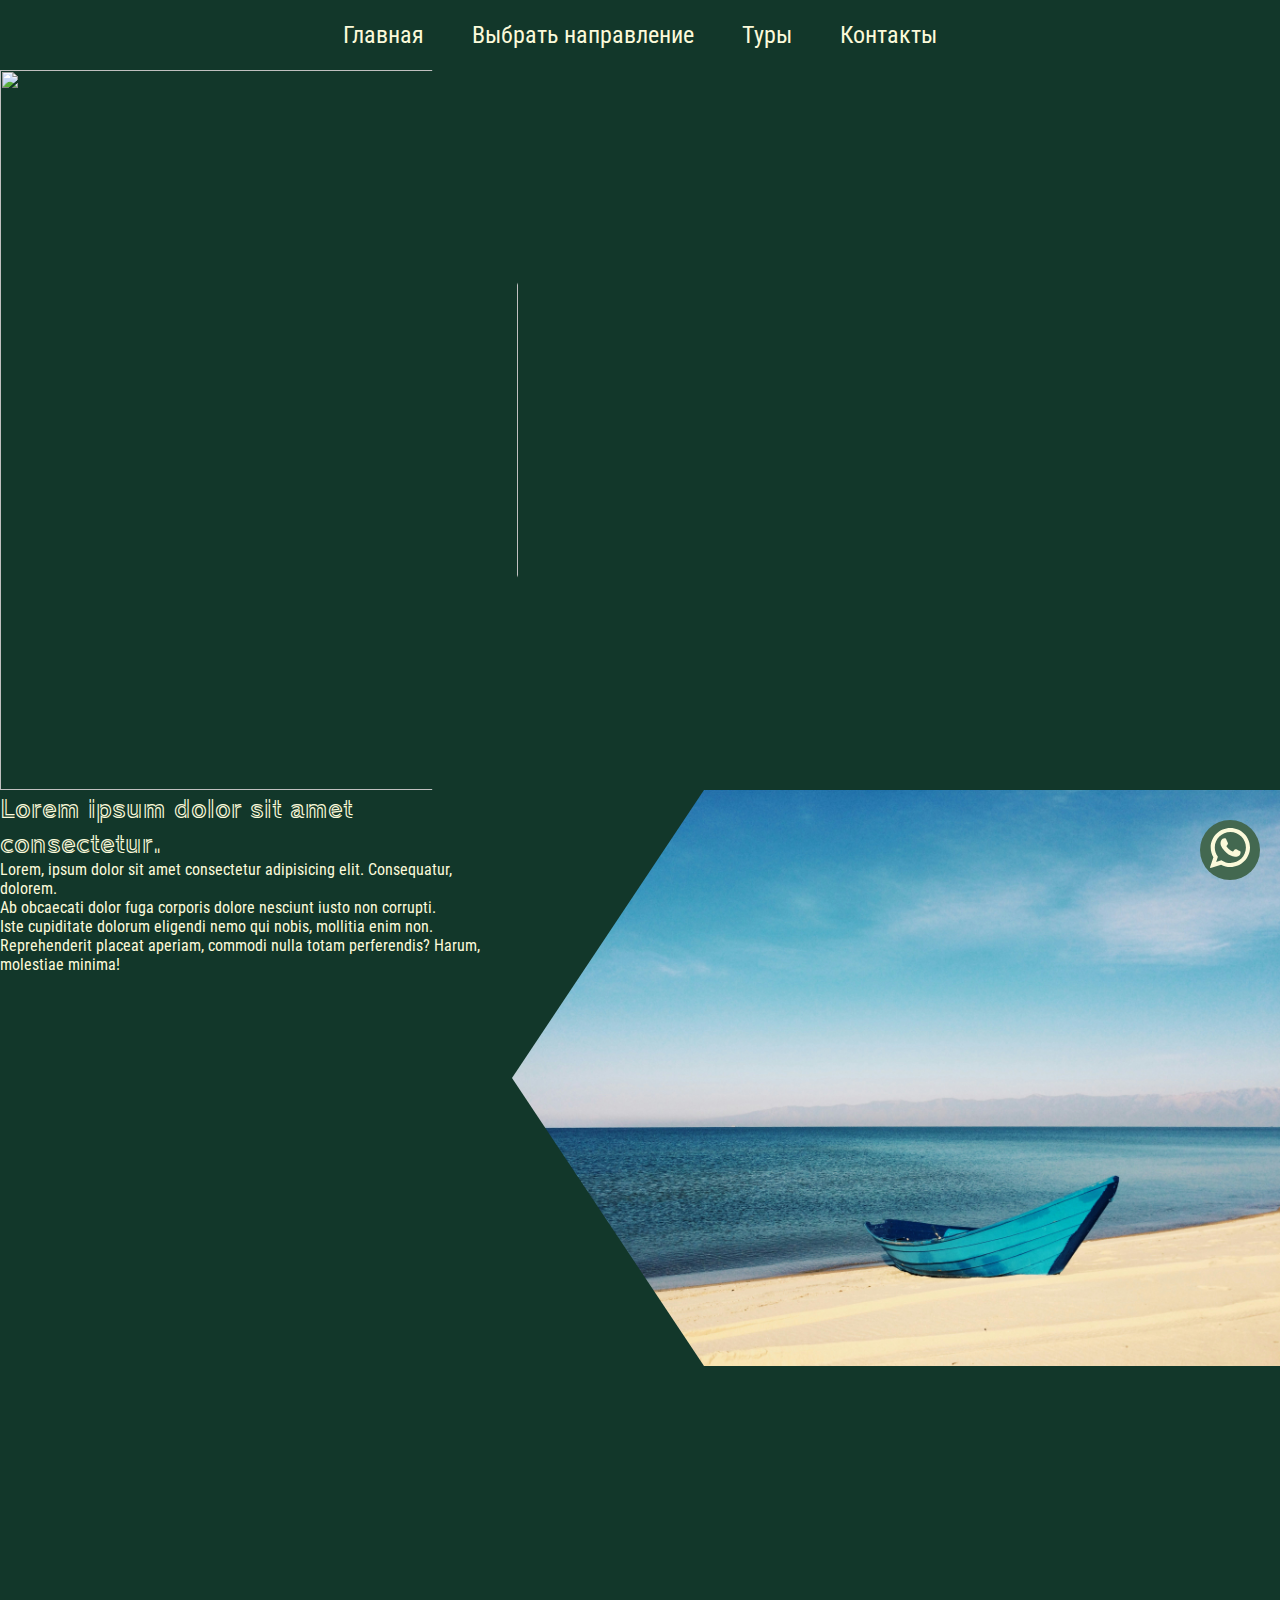
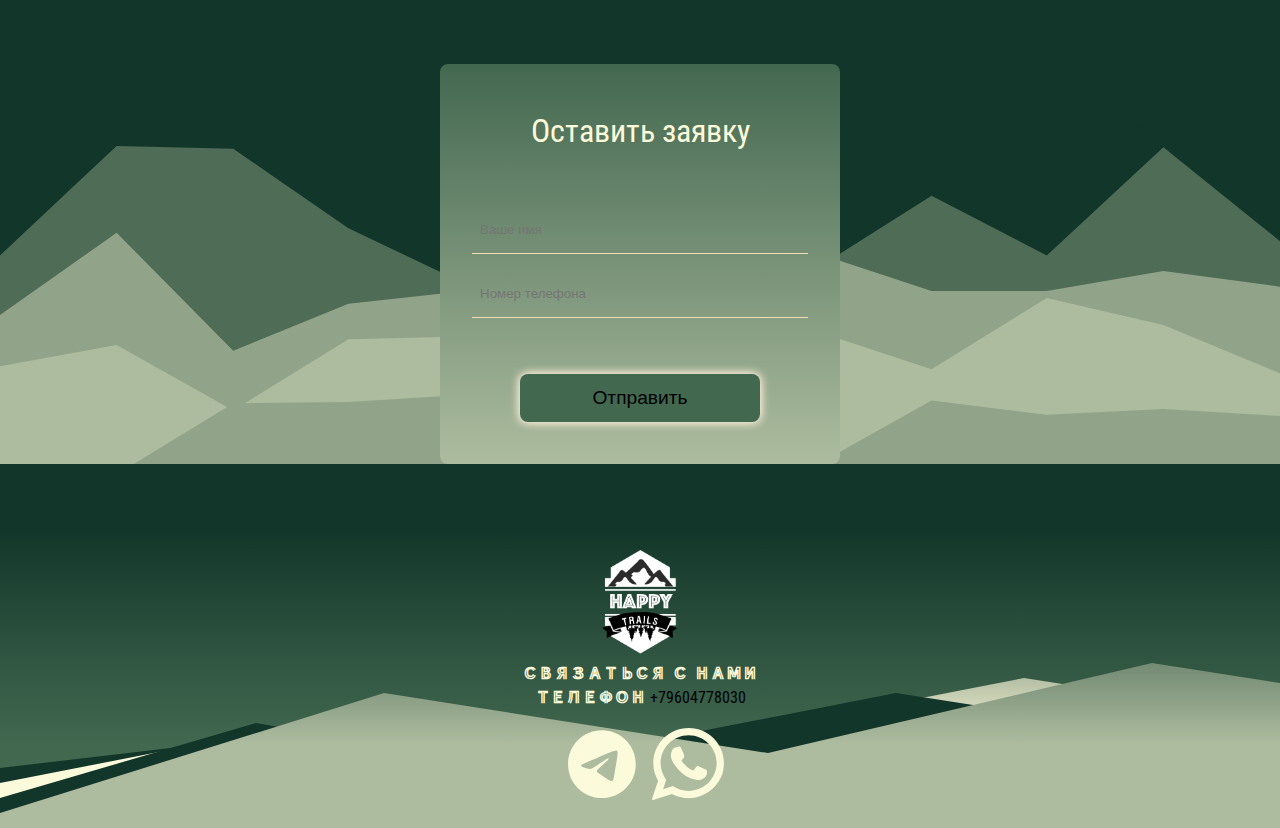
==== commit 8914ec37: "Return form" ====
--- a/travel_discription.html
+++ b/travel_discription.html
@@ -54,7 +54,7 @@
         <img src="photo/travel-diraction.jpg" alt="">
       </div>
     </section>
-    <!-- <section id="form-send">
+    <section id="form-send">
       <div class="container">
         <form class="form" action="">
           <p class="title">Оставить заявку</p>
@@ -64,7 +64,7 @@
         </form>
       </div>
     
-    </section> -->
+    </section>
     <section id="footer-part">
         <footer class="mountain-footer">
           <div class="footer-text">
